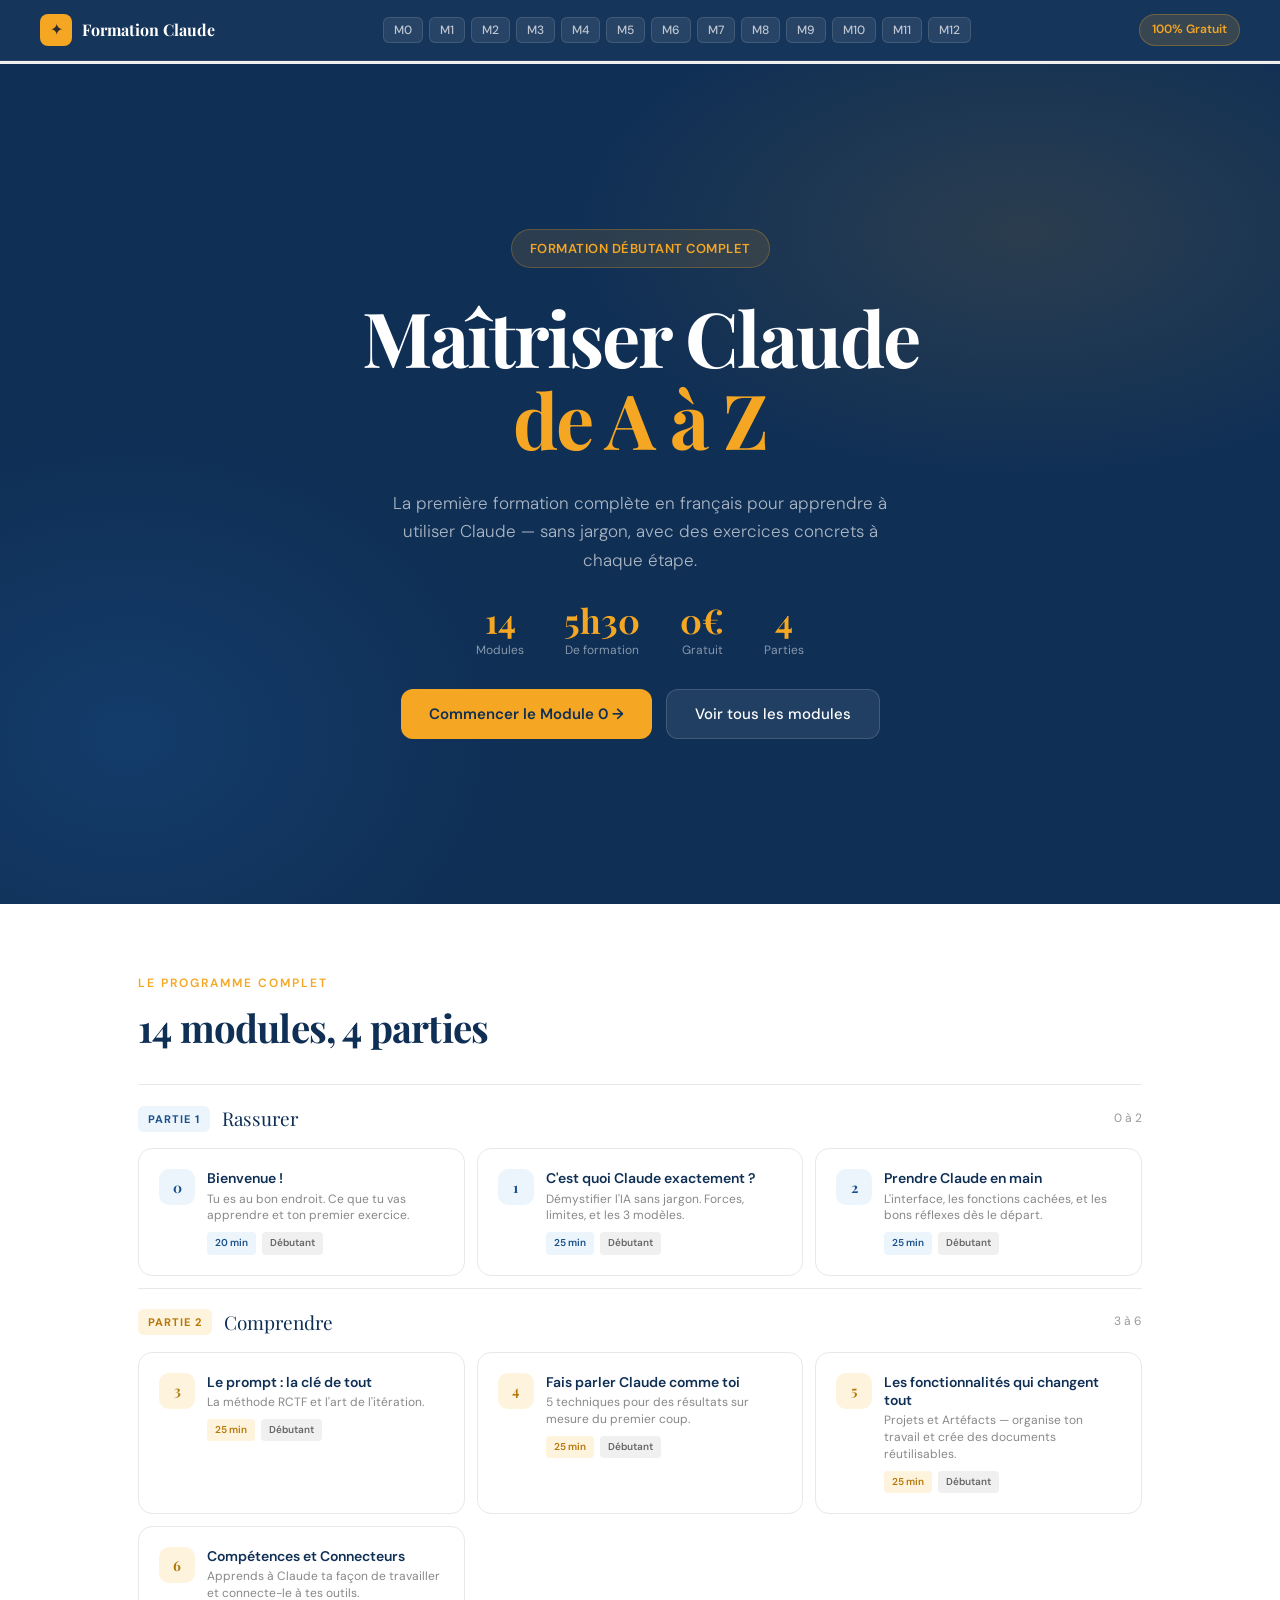
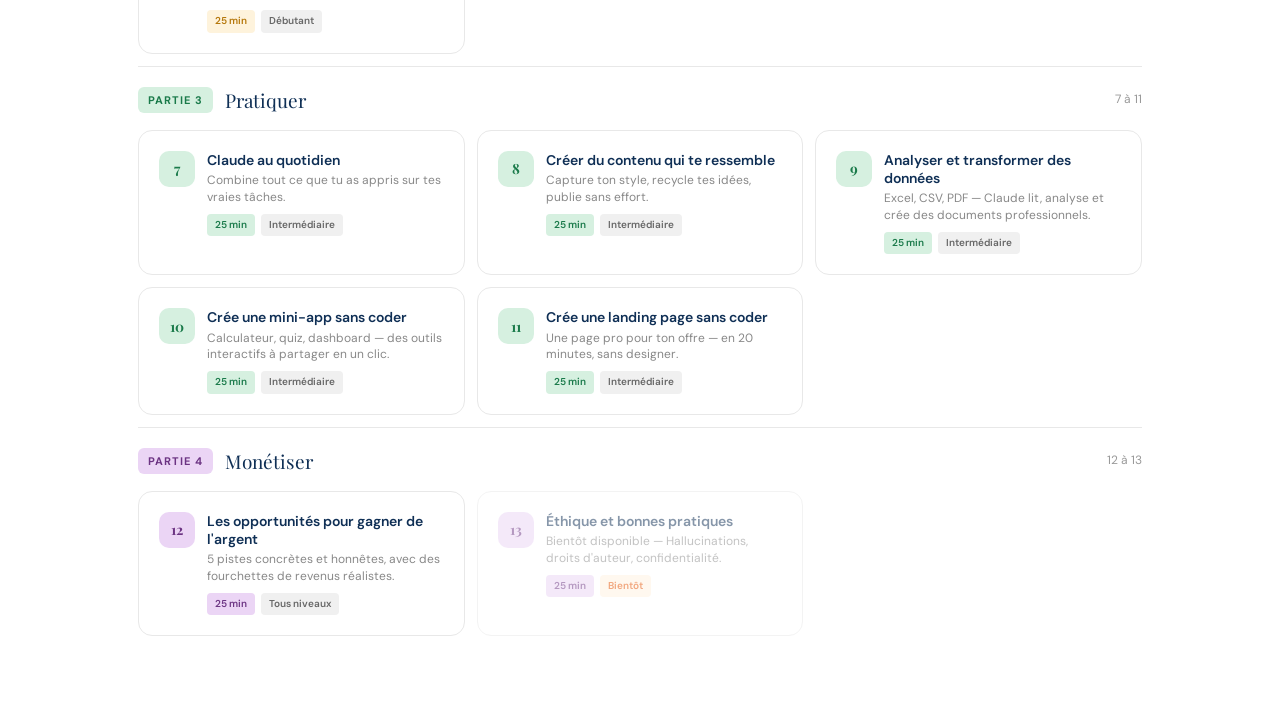
==== index.html @ b0c45938 "Supprimer M13 "Se lancer", renuméroter M14→M13, 15→14 modules - Supprimé m13-se-lancer.js (hors péri" ====
<!DOCTYPE html>
<html lang="fr">
<head>
<meta charset="UTF-8">
<meta name="viewport" content="width=device-width, initial-scale=1.0">
<title>Maîtriser Claude de A à Z — Formation Gratuite</title>
<link href="https://fonts.googleapis.com/css2?family=Playfair+Display:wght@700;900&family=DM+Sans:wght@300;400;500;600&display=swap" rel="stylesheet">
<link rel="stylesheet" href="css/style.css">
</head>
<body>

<nav class="site-nav">
  <div class="nav-logo" onclick="showHome()">
    <div class="nav-logo-icon">✦</div>
    <span class="nav-logo-text">Formation Claude</span>
  </div>
  <div class="nav-links" id="navLinks"></div>
  <span class="nav-badge">100% Gratuit</span>
</nav>
<div class="progress-bar"><div class="progress-fill" id="progressFill" style="width:0%"></div></div>

<!-- HOME -->
<div class="page active" id="page-home">
  <section class="hero">
    <div class="hero-content">
      <span class="hero-eyebrow">Formation débutant complet</span>
      <h1 class="hero-title">Maîtriser Claude<span>de A à Z</span></h1>
      <p class="hero-subtitle">La première formation complète en français pour apprendre à utiliser Claude — sans jargon, avec des exercices concrets à chaque étape.</p>
      <div class="hero-stats">
        <div class="stat"><span class="stat-number">14</span><span class="stat-label">Modules</span></div>
        <div class="stat"><span class="stat-number">5h30</span><span class="stat-label">De formation</span></div>
        <div class="stat"><span class="stat-number">0€</span><span class="stat-label">Gratuit</span></div>
        <div class="stat"><span class="stat-number">4</span><span class="stat-label">Parties</span></div>
      </div>
      <div class="hero-cta">
        <button class="btn-primary" onclick="showModule(0)">Commencer le Module 0 →</button>
        <button class="btn-secondary" onclick="document.getElementById('idx').scrollIntoView({behavior:'smooth'})">Voir tous les modules</button>
      </div>
    </div>
  </section>
  <div class="modules-index" id="idx">
    <p class="section-label">Le programme complet</p>
    <h2 class="section-title">14 modules, 4 parties</h2>
    <div id="idx-grid"></div>
  </div>
</div>

<div id="module-pages"></div>

<script type="module" src="js/app.js"></script>
</body>
</html>
---- css/style.css ----
:root {
  --bleu:#1B4F8A;
  --bleu-clair:#D6E4F0;
  --bleu-sombre:#0F2F55;
  --orange:#F5A623;
  --orange-clair:#FEF3DC;
  --gris:#2D2D2D;
  --gris-clair:#F5F5F3;
  --blanc:#FFFFFF;
  --vert:#1A7A4A;
  --vert-clair:#D6F0E0;
  --violet:#6C3483;
  --violet-clair:#EBD5F5;
  --rouge:#C0392B;
  --rouge-clair:#FDECEA;
}

*,*::before,*::after {
  box-sizing:border-box;
  margin:0;
  padding:0;
}

html {
  scroll-behavior:smooth;
}

body {
  font-family:'DM Sans',sans-serif;
  color:var(--gris);
  background:var(--blanc);
  line-height:1.65;
}

.page {
  display:none;
}

.page.active {
  display:block;
}

.site-nav {
  position:sticky;
  top:0;
  z-index:100;
  background:rgba(15,47,85,0.97);
  backdrop-filter:blur(12px);
  border-bottom:1px solid rgba(255,255,255,0.08);
  padding:14px 40px;
  display:flex;
  align-items:center;
  justify-content:space-between;
  gap:16px;
  flex-wrap:wrap;
}

.nav-logo {
  display:flex;
  align-items:center;
  gap:10px;
  text-decoration:none;
  cursor:pointer;
}

.nav-logo-icon {
  width:32px;
  height:32px;
  background:var(--orange);
  border-radius:8px;
  display:flex;
  align-items:center;
  justify-content:center;
  font-size:16px;
}

.nav-logo-text {
  font-family:'Playfair Display',serif;
  font-size:16px;
  color:var(--blanc);
  font-weight:700;
}

.nav-links {
  display:flex;
  align-items:center;
  gap:6px;
  flex-wrap:wrap;
}

.nav-module-btn {
  background:rgba(255,255,255,0.07);
  border:1px solid rgba(255,255,255,0.12);
  color:rgba(255,255,255,0.7);
  font-size:12px;
  font-weight:500;
  padding:4px 10px;
  border-radius:6px;
  cursor:pointer;
  transition:all 0.15s;
  font-family:'DM Sans',sans-serif;
}

.nav-module-btn:hover {
  background:rgba(255,255,255,0.14);
  color:var(--blanc);
}

.nav-module-btn.current {
  background:var(--orange);
  color:var(--bleu-sombre);
  border-color:var(--orange);
  font-weight:700;
}

.nav-badge {
  background:rgba(245,166,35,0.15);
  border:1px solid rgba(245,166,35,0.3);
  color:var(--orange);
  font-size:12px;
  font-weight:600;
  padding:5px 12px;
  border-radius:20px;
  white-space:nowrap;
}

.progress-bar {
  background:#F0F0F0;
  height:3px;
  position:sticky;
  top:60px;
  z-index:99;
}

.progress-fill {
  height:3px;
  background:var(--orange);
  transition:width 0.3s ease;
}

.hero {
  background:var(--bleu-sombre);
  min-height:calc(100vh - 60px);
  display:flex;
  flex-direction:column;
  position:relative;
  overflow:hidden;
}

.hero::before {
  content:'';
  position:absolute;
  inset:0;
  background:radial-gradient(ellipse 60% 50% at 80% 20%,rgba(245,166,35,0.12) 0%,transparent 60%),radial-gradient(ellipse 50% 60% at 10% 80%,rgba(27,79,138,0.4) 0%,transparent 60%);
}

.hero-content {
  position:relative;
  z-index:10;
  flex:1;
  display:flex;
  flex-direction:column;
  align-items:center;
  justify-content:center;
  text-align:center;
  padding:80px 40px;
  gap:28px;
}

.hero-eyebrow {
  display:inline-flex;
  align-items:center;
  gap:8px;
  background:rgba(245,166,35,0.12);
  border:1px solid rgba(245,166,35,0.25);
  color:var(--orange);
  font-size:13px;
  font-weight:600;
  padding:8px 18px;
  border-radius:20px;
  letter-spacing:0.5px;
  text-transform:uppercase;
}

.hero-title {
  font-family:'Playfair Display',serif;
  font-size:clamp(40px,6vw,76px);
  color:var(--blanc);
  line-height:1.08;
  letter-spacing:-2px;
  max-width:800px;
}

.hero-title span {
  color:var(--orange);
  display:block;
}

.hero-subtitle {
  font-size:17px;
  color:rgba(255,255,255,0.65);
  max-width:520px;
  font-weight:300;
  line-height:1.7;
}

.hero-stats {
  display:flex;
  gap:40px;
  flex-wrap:wrap;
  justify-content:center;
}

.stat {
  display:flex;
  flex-direction:column;
  align-items:center;
  gap:4px;
}

.stat-number {
  font-family:'Playfair Display',serif;
  font-size:34px;
  color:var(--orange);
  font-weight:700;
  line-height:1;
}

.stat-label {
  font-size:12px;
  color:rgba(255,255,255,0.5);
}

.hero-cta {
  display:flex;
  gap:14px;
  flex-wrap:wrap;
  justify-content:center;
}

.btn-primary {
  background:var(--orange);
  color:var(--bleu-sombre);
  font-weight:600;
  font-size:15px;
  padding:14px 28px;
  border-radius:12px;
  border:none;
  cursor:pointer;
  transition:all 0.2s;
  font-family:'DM Sans',sans-serif;
}

.btn-primary:hover {
  background:#e8961f;
  transform:translateY(-1px);
  box-shadow:0 8px 24px rgba(245,166,35,0.35);
}

.btn-secondary {
  background:rgba(255,255,255,0.08);
  color:var(--blanc);
  font-weight:500;
  font-size:15px;
  padding:14px 28px;
  border-radius:12px;
  border:1px solid rgba(255,255,255,0.15);
  cursor:pointer;
  transition:all 0.2s;
  font-family:'DM Sans',sans-serif;
}

.btn-secondary:hover {
  background:rgba(255,255,255,0.14);
}

.modules-index {
  padding:70px 48px;
  max-width:1100px;
  margin:0 auto;
}

.section-label {
  font-size:12px;
  font-weight:600;
  letter-spacing:2px;
  text-transform:uppercase;
  color:var(--orange);
  margin-bottom:12px;
}

.section-title {
  font-family:'Playfair Display',serif;
  font-size:clamp(26px,3vw,42px);
  color:var(--bleu-sombre);
  line-height:1.1;
  letter-spacing:-0.8px;
  margin-bottom:36px;
}

.partie-header {
  display:flex;
  align-items:center;
  gap:12px;
  padding:18px 0 14px;
  border-top:1px solid #E8E8E8;
  margin-top:12px;
}

.partie-badge {
  font-size:11px;
  font-weight:700;
  letter-spacing:1px;
  text-transform:uppercase;
  padding:4px 10px;
  border-radius:6px;
  white-space:nowrap;
}

.partie-titre {
  font-family:'Playfair Display',serif;
  font-size:19px;
  color:var(--bleu-sombre);
}

.partie-nb {
  font-size:12px;
  color:#999;
  margin-left:auto;
}

.modules-grid {
  display:grid;
  grid-template-columns:repeat(auto-fill,minmax(280px,1fr));
  gap:12px;
  margin-bottom:4px;
}

.module-card {
  background:var(--blanc);
  border:1px solid #E8E8E8;
  border-radius:14px;
  padding:20px;
  display:flex;
  gap:12px;
  align-items:flex-start;
  transition:all 0.2s;
  cursor:pointer;
}

.module-card:hover {
  border-color:var(--bleu);
  box-shadow:0 6px 24px rgba(27,79,138,0.1);
  transform:translateY(-2px);
}

.module-card.locked {
  opacity:0.5;
  cursor:not-allowed;
}

.module-card.locked:hover {
  transform:none;
  box-shadow:none;
  border-color:#E8E8E8;
}

.module-num {
  width:36px;
  height:36px;
  border-radius:10px;
  display:flex;
  align-items:center;
  justify-content:center;
  font-size:14px;
  font-weight:700;
  flex-shrink:0;
  font-family:'Playfair Display',serif;
}

.module-title {
  font-size:14px;
  font-weight:600;
  color:var(--bleu-sombre);
  margin-bottom:3px;
  line-height:1.3;
}

.module-subtitle {
  font-size:12px;
  color:#888;
  line-height:1.4;
}

.module-meta {
  display:flex;
  align-items:center;
  gap:6px;
  margin-top:8px;
  flex-wrap:wrap;
}

.meta-tag {
  font-size:10px;
  font-weight:600;
  padding:3px 8px;
  border-radius:4px;
}

.module-page {
  max-width:780px;
  margin:0 auto;
  padding:40px 32px 80px;
}

.module-hero {
  background:var(--bleu-sombre);
  border-radius:18px;
  padding:40px;
  margin-bottom:40px;
  position:relative;
  overflow:hidden;
}

.module-hero::before {
  content:'';
  position:absolute;
  inset:0;
  background:radial-gradient(ellipse 50% 80% at 90% 20%,rgba(245,166,35,0.1) 0%,transparent 60%);
}

.module-hero-content {
  position:relative;
  z-index:1;
}

.module-partie {
  font-size:11px;
  font-weight:700;
  letter-spacing:2px;
  text-transform:uppercase;
  color:var(--orange);
  margin-bottom:6px;
}

.module-num-big {
  font-size:12px;
  color:rgba(255,255,255,0.35);
  margin-bottom:5px;
  font-weight:700;
  letter-spacing:1px;
}

.module-hero-title {
  font-family:'Playfair Display',serif;
  font-size:clamp(24px,4vw,38px);
  color:var(--blanc);
  line-height:1.15;
  letter-spacing:-0.6px;
  margin-bottom:12px;
}

.module-hero-desc {
  font-size:15px;
  color:rgba(255,255,255,0.6);
  line-height:1.6;
  font-weight:300;
}

.module-meta-bar {
  display:flex;
  gap:8px;
  margin-top:18px;
}

.module-meta-bar .meta-tag {
  font-size:12px;
  padding:5px 12px;
}

.module-nav-btns {
  display:flex;
  justify-content:space-between;
  gap:12px;
  margin-bottom:36px;
  flex-wrap:wrap;
}

.nav-btn {
  display:flex;
  align-items:center;
  gap:8px;
  background:var(--gris-clair);
  border:1px solid #E8E8E8;
  border-radius:10px;
  padding:10px 18px;
  cursor:pointer;
  font-size:13px;
  color:var(--gris);
  font-weight:500;
  transition:all 0.15s;
  font-family:'DM Sans',sans-serif;
}

.nav-btn:hover {
  background:#ECECEC;
}

.nav-btn.next {
  background:var(--bleu);
  color:var(--blanc);
  border-color:var(--bleu);
}

.nav-btn.next:hover {
  background:var(--bleu-sombre);
}

.content-block {
  margin-bottom:36px;
}

.block-label {
  font-size:11px;
  font-weight:700;
  letter-spacing:2px;
  text-transform:uppercase;
  color:var(--orange);
  margin-bottom:8px;
}

.block-title {
  font-family:'Playfair Display',serif;
  font-size:21px;
  color:var(--bleu-sombre);
  margin-bottom:14px;
  line-height:1.2;
}

.block-text {
  font-size:15px;
  color:#444;
  line-height:1.75;
  margin-bottom:12px;
}

.encadre {
  border-radius:12px;
  padding:20px;
  margin:18px 0;
  border-left:4px solid;
}

.encadre.bleu {
  background:var(--bleu-clair);
  border-color:var(--bleu);
}

.encadre.orange {
  background:var(--orange-clair);
  border-color:var(--orange);
}

.encadre.vert {
  background:var(--vert-clair);
  border-color:var(--vert);
}

.encadre.rouge {
  background:var(--rouge-clair);
  border-color:var(--rouge);
}

.encadre.violet {
  background:var(--violet-clair);
  border-color:var(--violet);
}

.encadre-title {
  font-size:13px;
  font-weight:700;
  margin-bottom:10px;
}

.encadre.bleu .encadre-title {
  color:var(--bleu);
}

.encadre.orange .encadre-title {
  color:#b5770a;
}

.encadre.vert .encadre-title {
  color:var(--vert);
}

.encadre.rouge .encadre-title {
  color:var(--rouge);
}

.encadre.violet .encadre-title {
  color:var(--violet);
}

.encadre ul {
  padding-left:16px;
  display:flex;
  flex-direction:column;
  gap:6px;
}

.encadre ul li {
  font-size:14px;
  color:#444;
  line-height:1.5;
}

.encadre p {
  font-size:14px;
  color:#444;
  line-height:1.6;
  margin-bottom:8px;
}

.encadre p:last-child {
  margin-bottom:0;
}

.prompt {
  font-style:italic;
  background:rgba(0,0,0,0.04);
  border-radius:8px;
  padding:10px;
  font-size:13px;
  margin-top:8px;
  line-height:1.55;
}

.separateur {
  border:none;
  border-top:1px solid #E8E8E8;
  margin:32px 0;
}

.comparatif {
  display:grid;
  grid-template-columns:1fr 1fr;
  gap:14px;
  margin:16px 0;
}

.comp-card {
  border-radius:12px;
  padding:16px;
}

.comp-card.mauvais {
  background:var(--rouge-clair);
  border-left:4px solid var(--rouge);
}

.comp-card.bon {
  background:var(--vert-clair);
  border-left:4px solid var(--vert);
}

.comp-title {
  font-size:11px;
  font-weight:700;
  margin-bottom:8px;
  text-transform:uppercase;
  letter-spacing:0.5px;
}

.comp-card.mauvais .comp-title {
  color:var(--rouge);
}

.comp-card.bon .comp-title {
  color:var(--vert);
}

.comp-card p {
  font-size:13px;
  color:#444;
  line-height:1.5;
  font-style:italic;
}

.tableau {
  width:100%;
  border-collapse:collapse;
  margin:16px 0;
  border-radius:10px;
  overflow:hidden;
}

.tableau th {
  background:var(--bleu);
  color:var(--blanc);
  font-size:13px;
  font-weight:600;
  padding:11px 14px;
  text-align:left;
}

.tableau td {
  font-size:13px;
  padding:10px 14px;
  border-bottom:1px solid #F0F0F0;
  color:#444;
  line-height:1.5;
}

.tableau tr:nth-child(even) td {
  background:#FAFAFA;
}

.tableau td:first-child {
  font-weight:600;
  color:var(--bleu-sombre);
  background:var(--bleu-clair)!important;
}

.fiche-recap {
  background:var(--bleu-sombre);
  border-radius:16px;
  overflow:hidden;
  margin-top:40px;
}

.fiche-recap-header {
  padding:20px 24px;
  text-align:center;
}

.fiche-recap-title {
  font-family:'Playfair Display',serif;
  font-size:17px;
  color:var(--blanc);
}

.fiche-point {
  padding:14px 24px;
  border-top:1px solid rgba(255,255,255,0.08);
  display:flex;
  gap:12px;
  align-items:flex-start;
}

.fiche-num {
  width:26px;
  height:26px;
  background:var(--orange);
  border-radius:50%;
  display:flex;
  align-items:center;
  justify-content:center;
  font-size:11px;
  font-weight:700;
  color:var(--bleu-sombre);
  flex-shrink:0;
  margin-top:1px;
}

.fiche-text {
  font-size:14px;
  color:rgba(255,255,255,0.8);
  line-height:1.6;
}

.fiche-prompt {
  background:var(--orange-clair);
  border-top:3px solid var(--orange);
  padding:18px 24px;
}

.fiche-prompt-label {
  font-size:11px;
  font-weight:700;
  letter-spacing:1.5px;
  text-transform:uppercase;
  color:#b5770a;
  margin-bottom:8px;
}

.fiche-prompt-text {
  font-size:13px;
  color:#555;
  font-style:italic;
  line-height:1.6;
}

.fiche-next {
  background:var(--bleu);
  padding:14px 24px;
  text-align:center;
  font-size:13px;
  color:rgba(255,255,255,0.8);
  cursor:pointer;
  transition:background 0.15s;
}

.fiche-next:hover {
  background:var(--bleu-sombre);
}

@media(max-width:768px) {
  .site-nav {
    padding:10px 16px;
  }

  .nav-links {
    display:none;
  }

  .modules-index {
    padding:40px 16px;
  }

  .module-page {
    padding:24px 16px 60px;
  }

  .module-hero {
    padding:28px 20px;
  }

  .comparatif {
    grid-template-columns:1fr;
  }

  .hero-stats {
    gap:24px;
  }
}
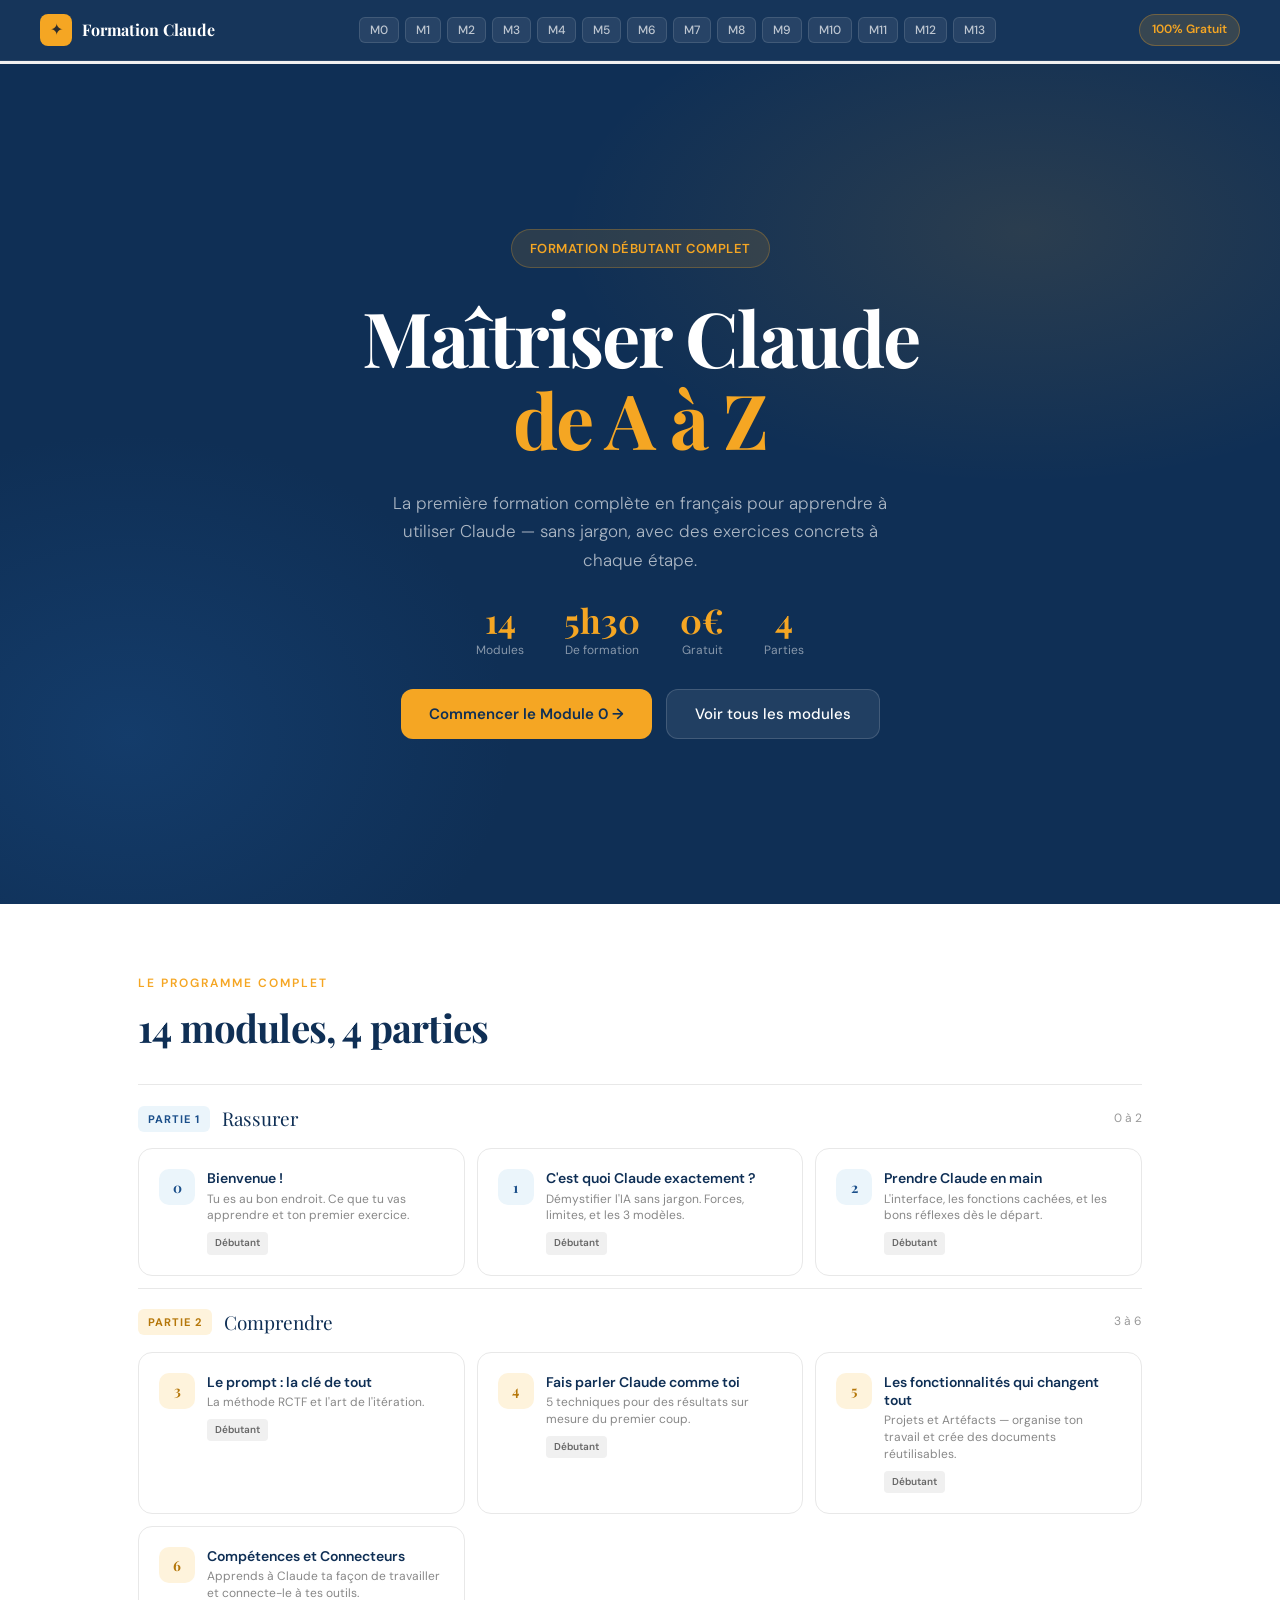
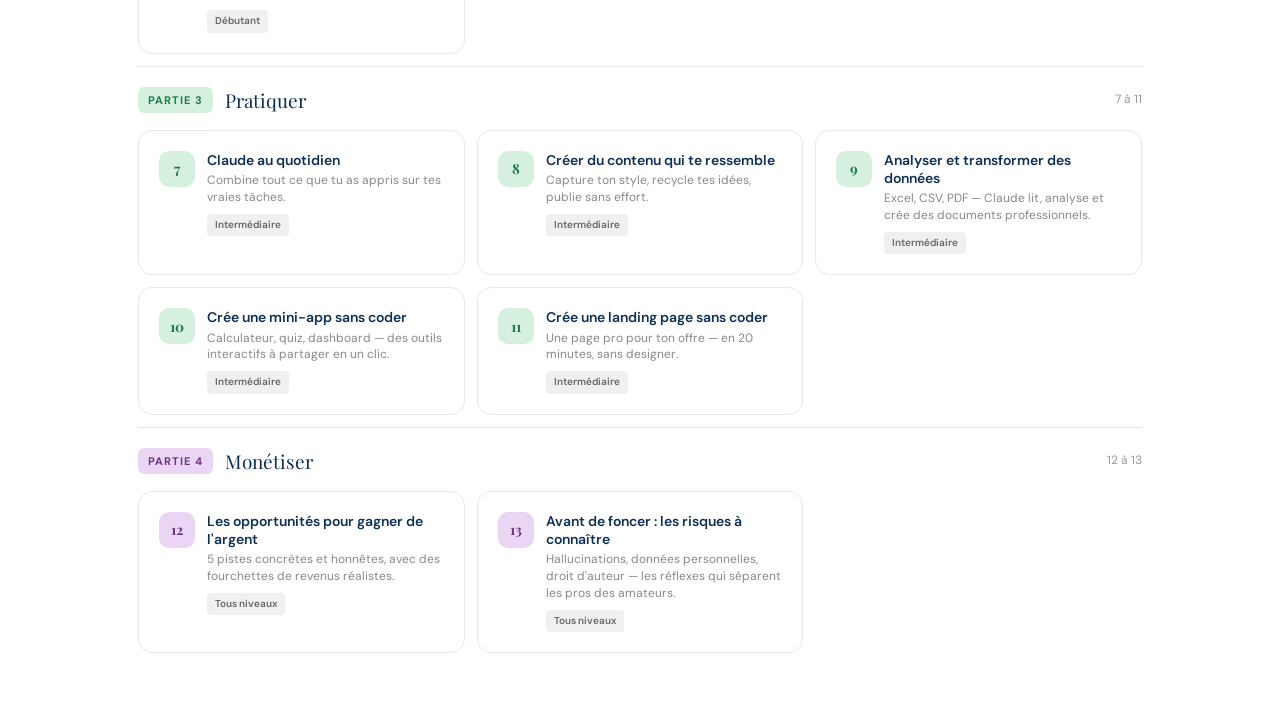
==== commit 889d6367: "Ajouter favicon ✦ bleu sombre Co-Authored-By: Claude Opus 4.6 (1M context) <noreply@anthropic.com>" ====
--- a/index.html
+++ b/index.html
@@ -5,6 +5,7 @@
 <meta name="viewport" content="width=device-width, initial-scale=1.0">
 <title>Maîtriser Claude de A à Z — Formation Gratuite</title>
 <link href="https://fonts.googleapis.com/css2?family=Playfair+Display:wght@700;900&family=DM+Sans:wght@300;400;500;600&display=swap" rel="stylesheet">
+<link rel="icon" type="image/svg+xml" href="favicon.svg">
 <link rel="stylesheet" href="css/style.css">
 </head>
 <body>
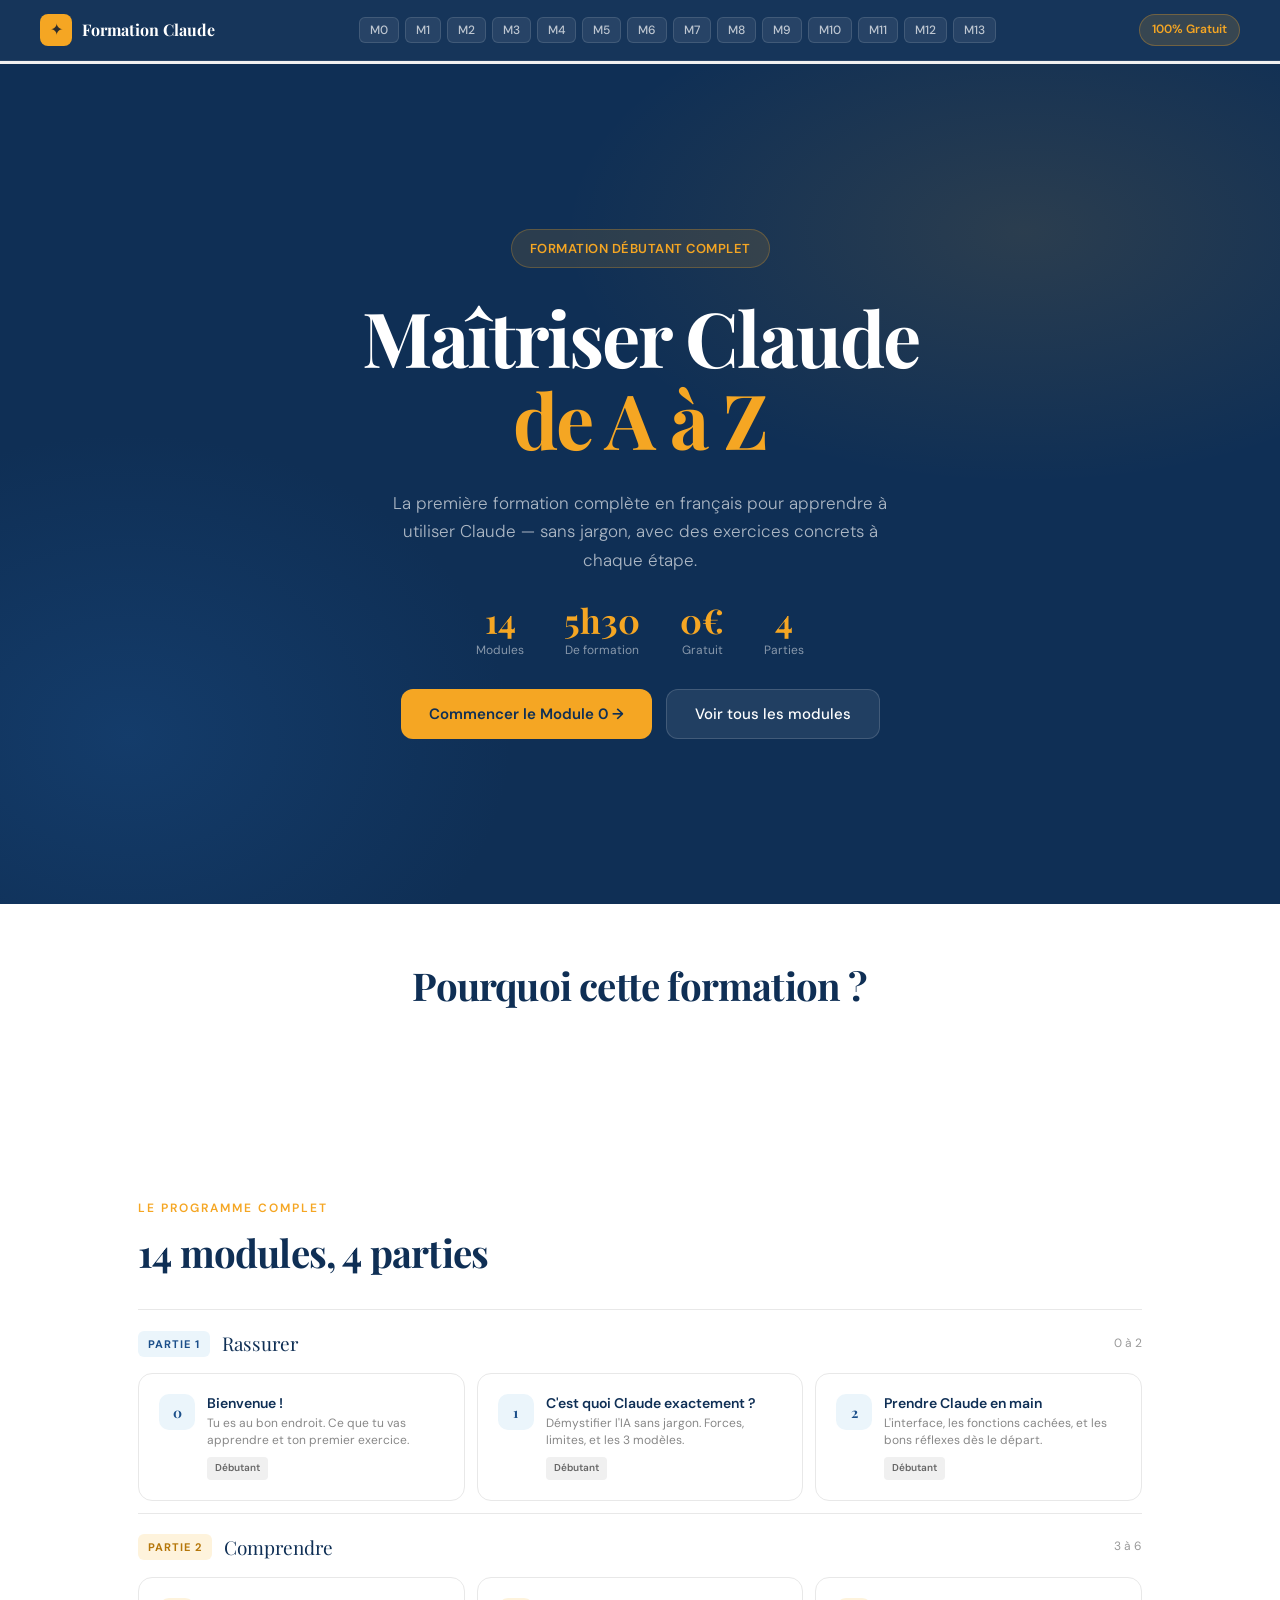
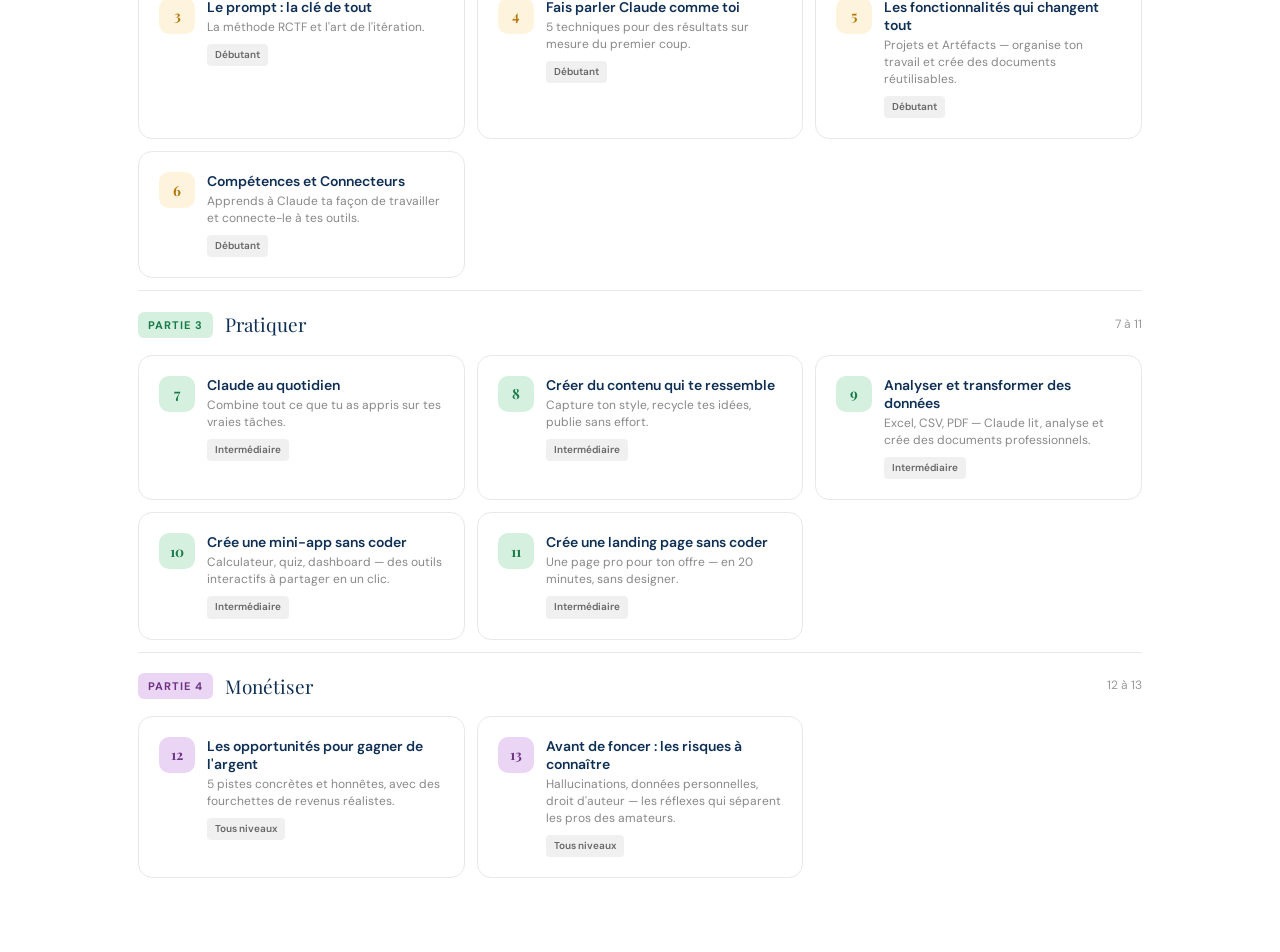
==== commit a903b610: "Ajouter section 'Pourquoi cette formation' entre hero et grille Co-Authored-By: Claude Opus 4.6 (1M " ====
--- a/index.html
+++ b/index.html
@@ -39,6 +39,10 @@
       </div>
     </div>
   </section>
+  <section class="formation-intro">
+    <h2 class="section-title">Pourquoi cette formation ?</h2>
+    <p class="hero-subtitle" style="max-width:640px;margin:0 auto;">Pour optimiser ton utilisation de Claude et découvrir ses meilleures fonctionnalités. Du premier prompt jusqu'à la création d'outils sans coder — avec des exercices concrets à chaque étape, à ton rythme.</p>
+  </section>
   <div class="modules-index" id="idx">
     <p class="section-label">Le programme complet</p>
     <h2 class="section-title">14 modules, 4 parties</h2>
--- a/css/style.css
+++ b/css/style.css
@@ -274,6 +274,13 @@
   background:rgba(255,255,255,0.14);
 }
 
+.formation-intro {
+  text-align:center;
+  padding:60px 48px 0;
+  max-width:700px;
+  margin:0 auto;
+}
+
 .modules-index {
   padding:70px 48px;
   max-width:1100px;
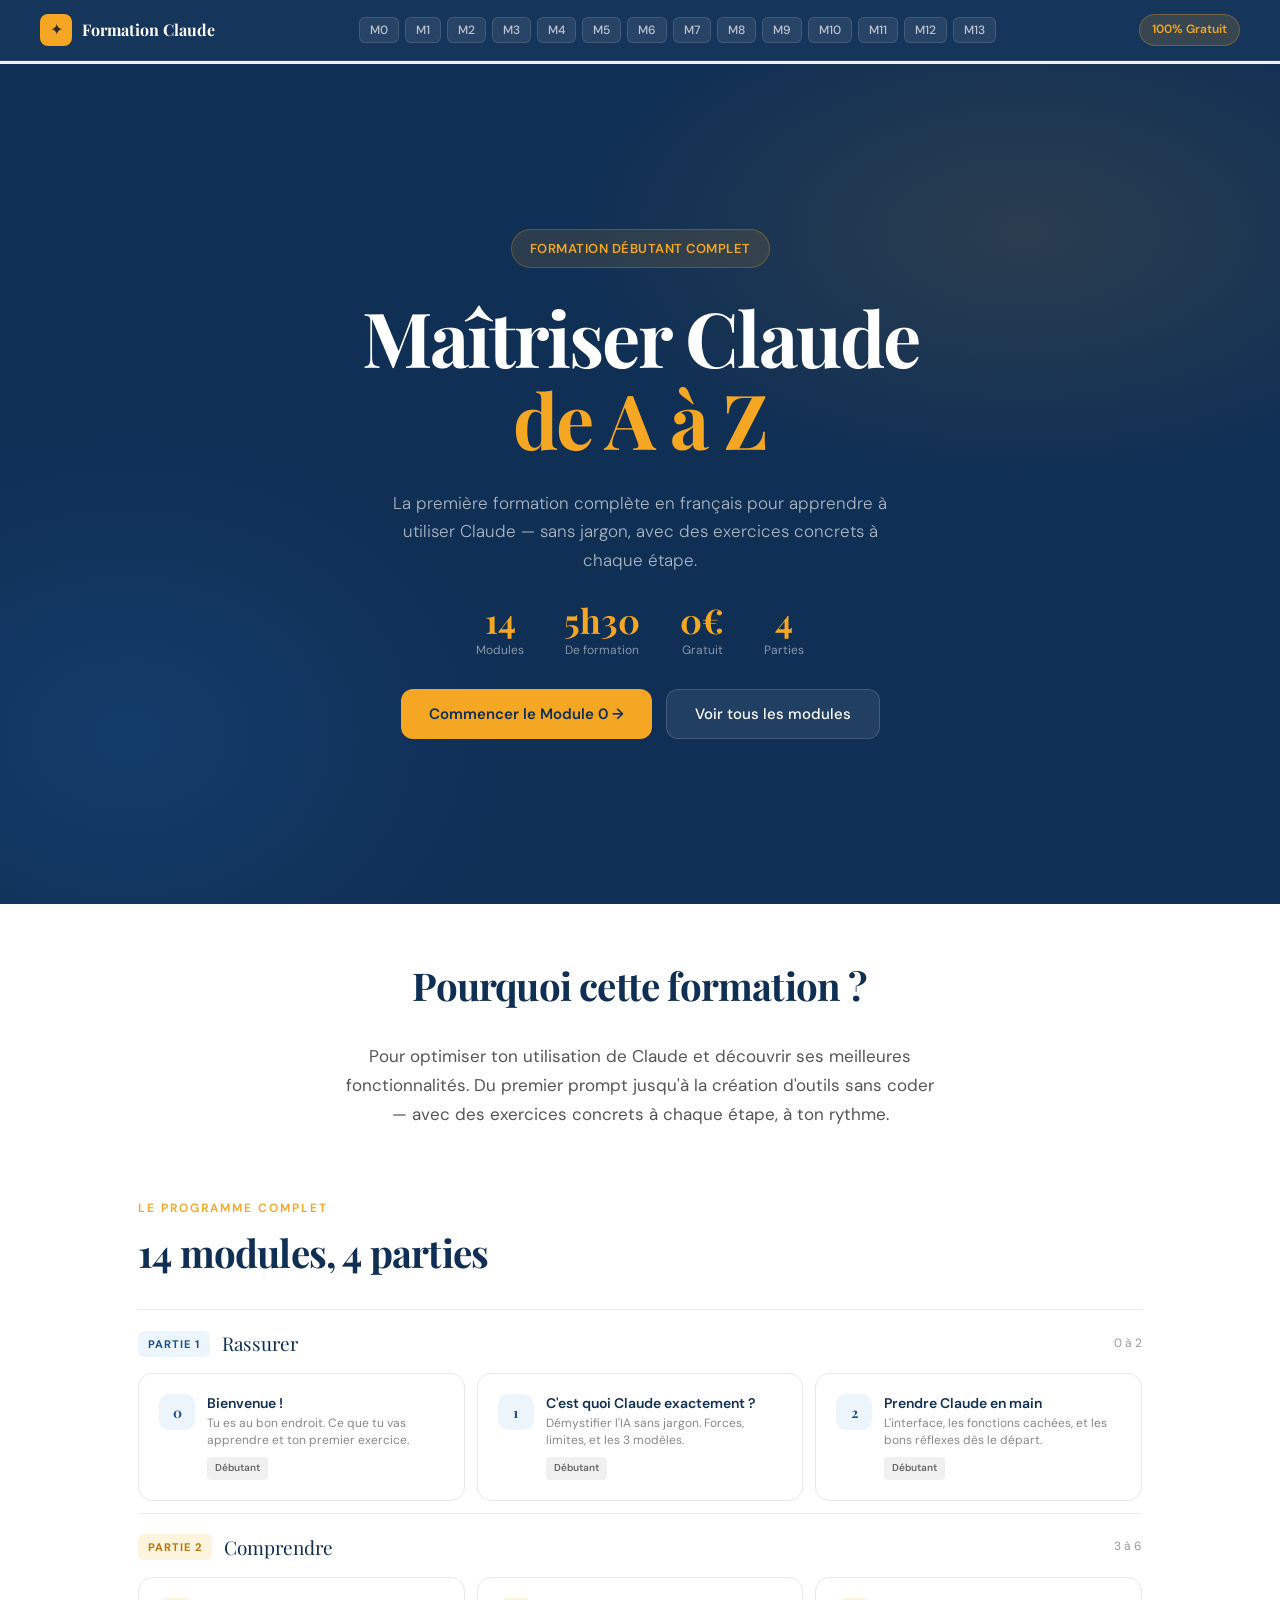
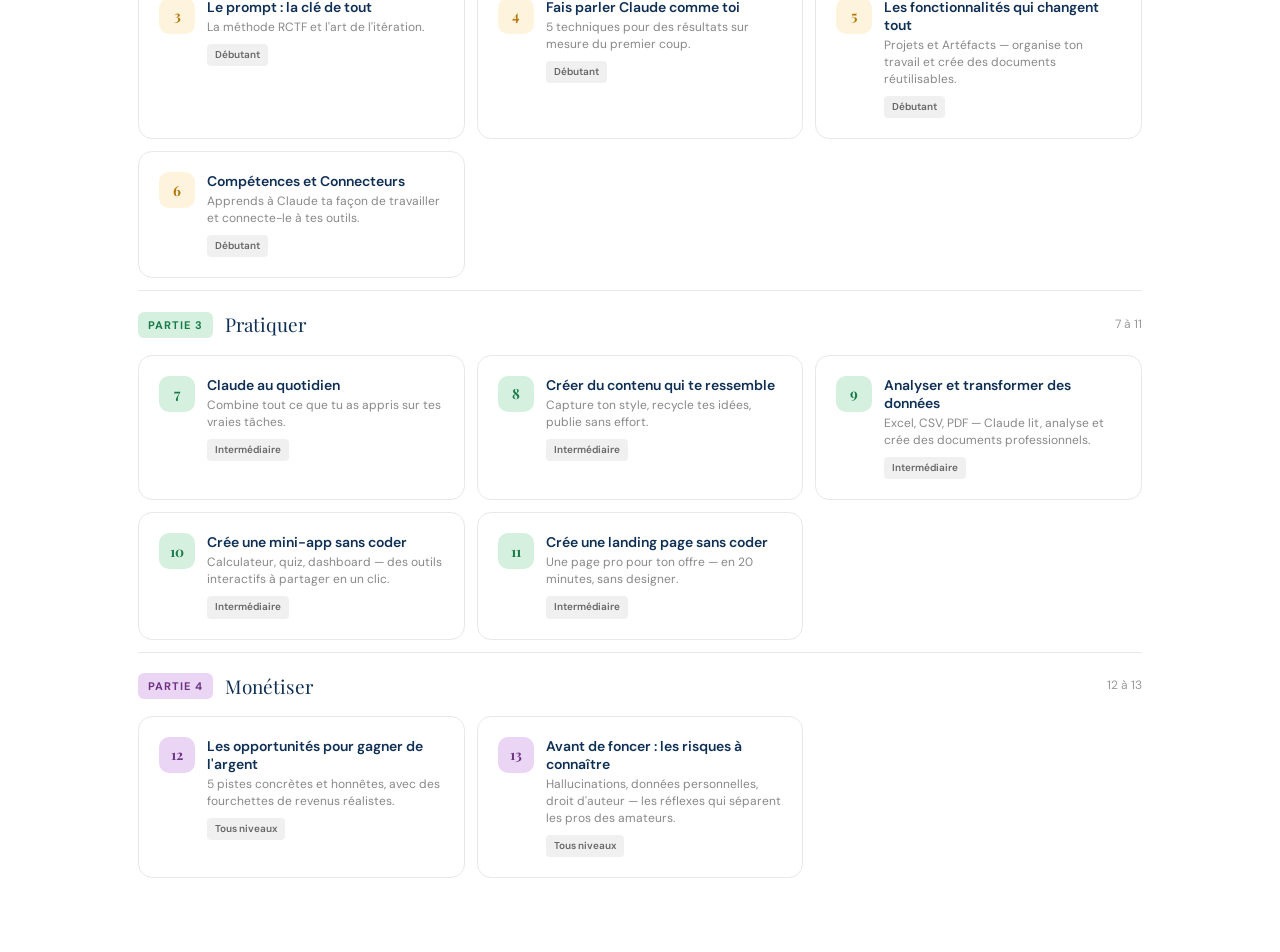
==== commit 0ccbddfa: "Fix texte intro invisible (couleur blanche sur fond blanc) Co-Authored-By: Claude Opus 4.6 (1M conte" ====
--- a/index.html
+++ b/index.html
@@ -41,7 +41,7 @@
   </section>
   <section class="formation-intro">
     <h2 class="section-title">Pourquoi cette formation ?</h2>
-    <p class="hero-subtitle" style="max-width:640px;margin:0 auto;">Pour optimiser ton utilisation de Claude et découvrir ses meilleures fonctionnalités. Du premier prompt jusqu'à la création d'outils sans coder — avec des exercices concrets à chaque étape, à ton rythme.</p>
+    <p style="font-size:17px;color:#555;max-width:640px;margin:12px auto 0;line-height:1.7;">Pour optimiser ton utilisation de Claude et découvrir ses meilleures fonctionnalités. Du premier prompt jusqu'à la création d'outils sans coder — avec des exercices concrets à chaque étape, à ton rythme.</p>
   </section>
   <div class="modules-index" id="idx">
     <p class="section-label">Le programme complet</p>
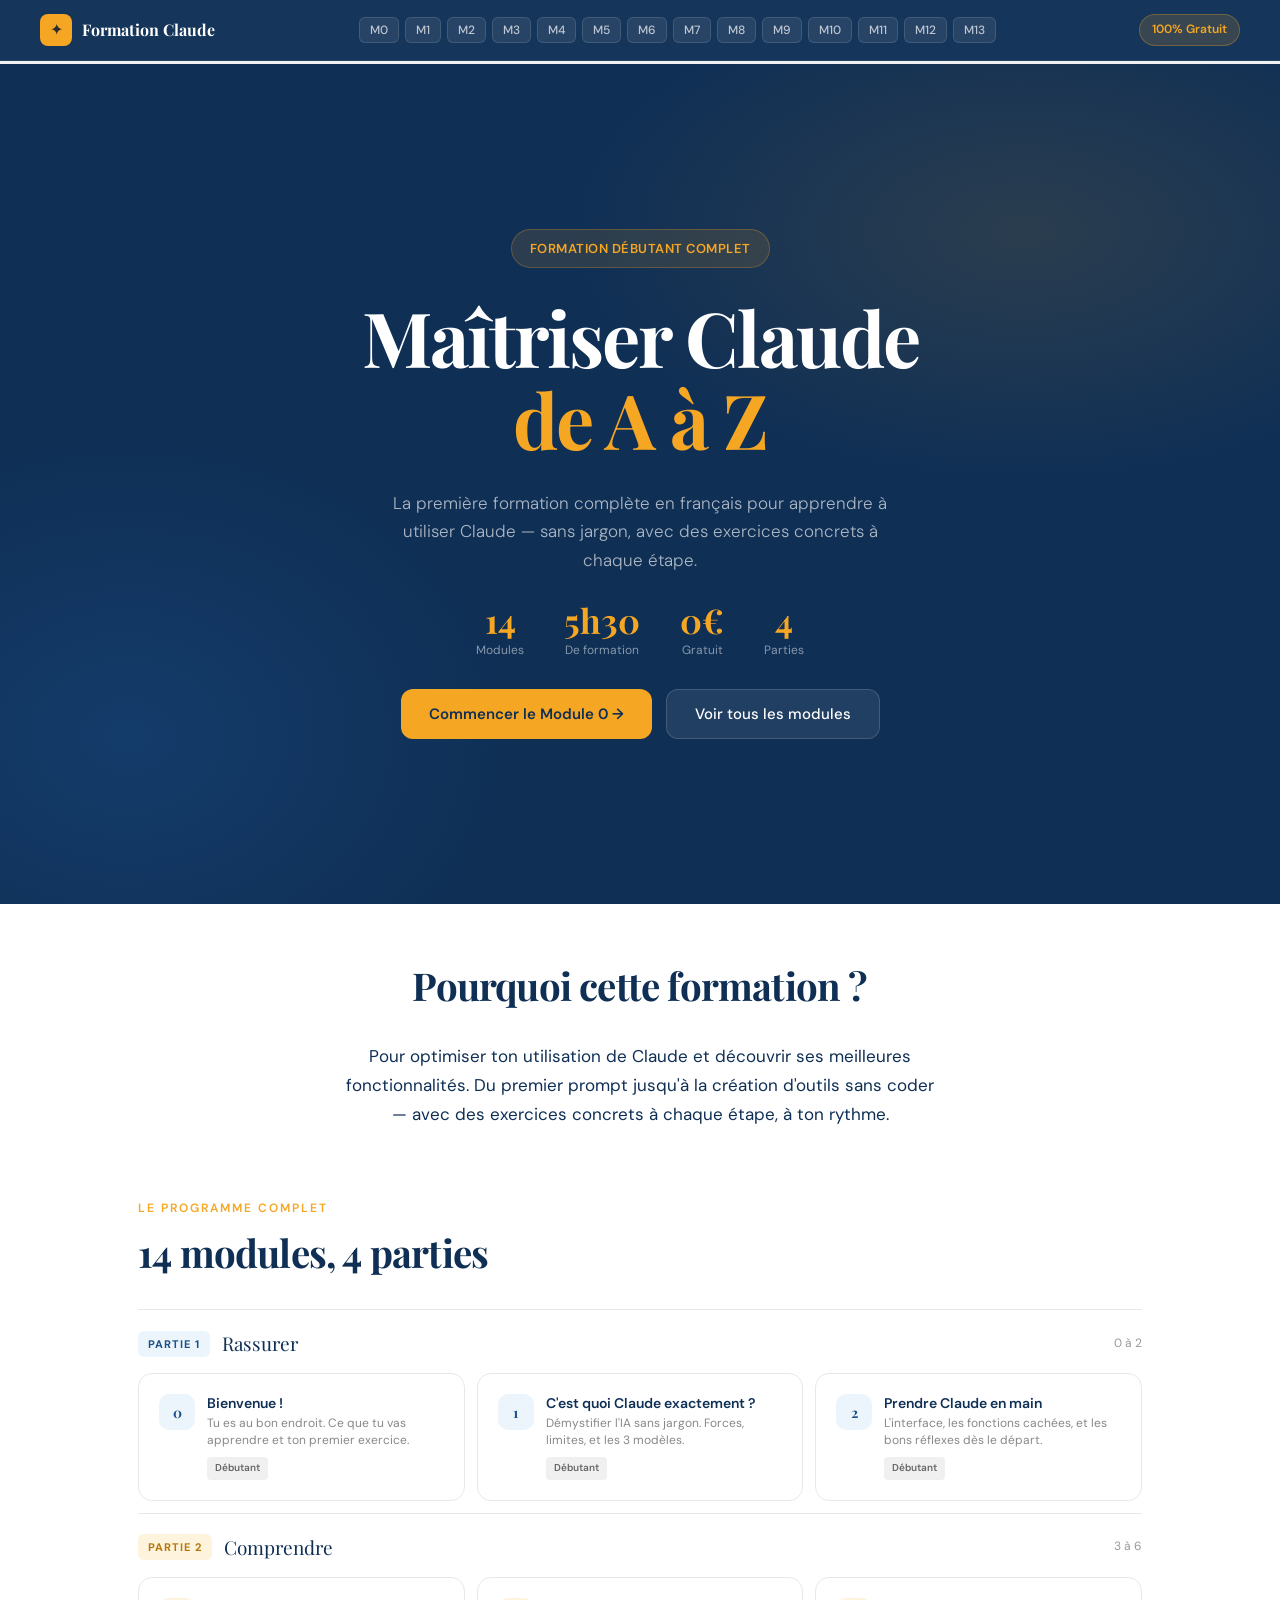
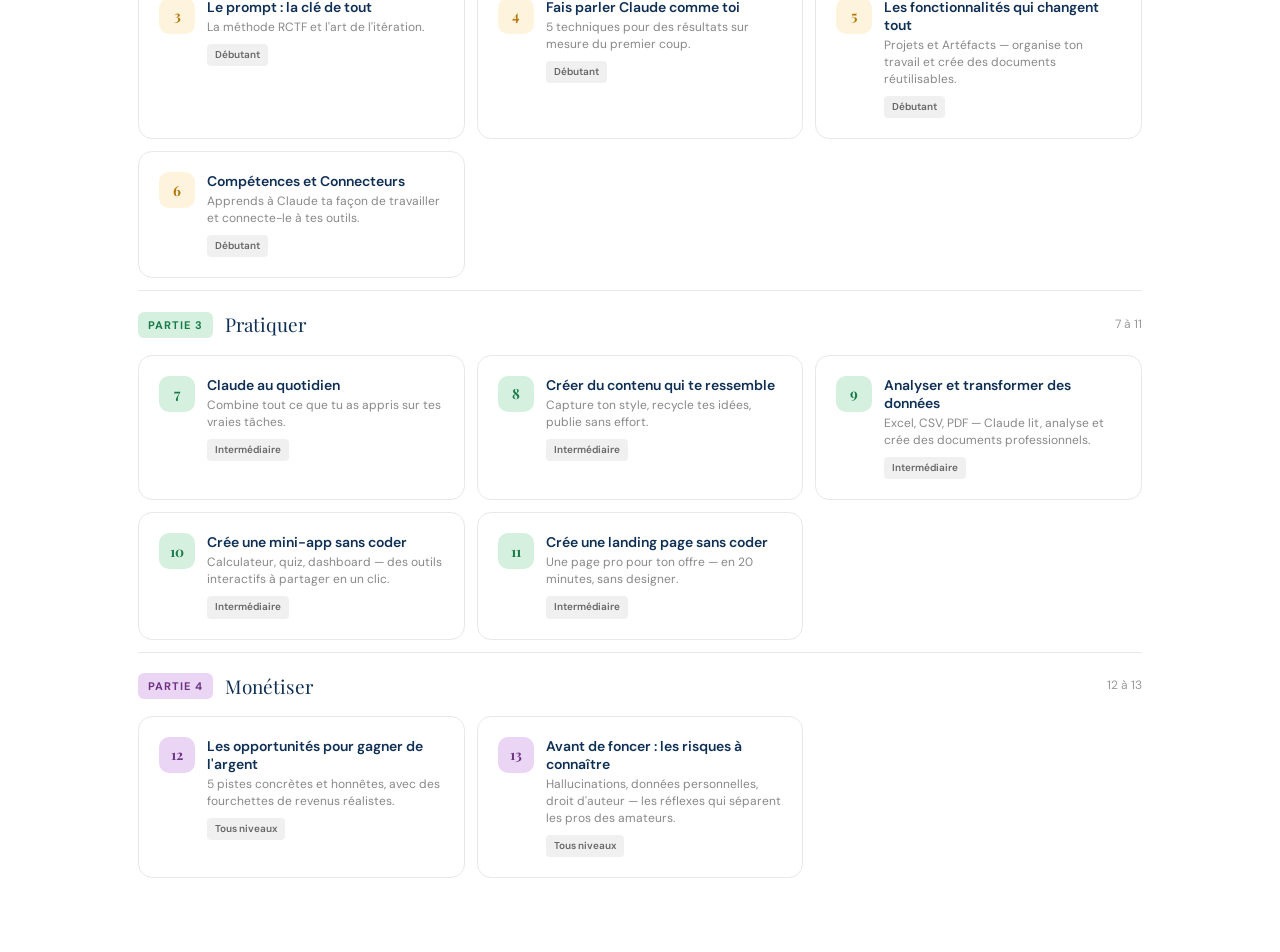
==== commit 49ce37f1: "Fix intro: style inline → classe CSS avec variables du design system Co-Authored-By: Claude Opus 4.6" ====
--- a/index.html
+++ b/index.html
@@ -41,7 +41,7 @@
   </section>
   <section class="formation-intro">
     <h2 class="section-title">Pourquoi cette formation ?</h2>
-    <p style="font-size:17px;color:#555;max-width:640px;margin:12px auto 0;line-height:1.7;">Pour optimiser ton utilisation de Claude et découvrir ses meilleures fonctionnalités. Du premier prompt jusqu'à la création d'outils sans coder — avec des exercices concrets à chaque étape, à ton rythme.</p>
+    <p class="formation-intro-text">Pour optimiser ton utilisation de Claude et découvrir ses meilleures fonctionnalités. Du premier prompt jusqu'à la création d'outils sans coder — avec des exercices concrets à chaque étape, à ton rythme.</p>
   </section>
   <div class="modules-index" id="idx">
     <p class="section-label">Le programme complet</p>
--- a/css/style.css
+++ b/css/style.css
@@ -281,6 +281,15 @@
   margin:0 auto;
 }
 
+.formation-intro-text {
+  font-family:'DM Sans', sans-serif;
+  font-size:17px;
+  color:var(--bleu-sombre);
+  line-height:1.7;
+  max-width:640px;
+  margin:12px auto 0;
+}
+
 .modules-index {
   padding:70px 48px;
   max-width:1100px;
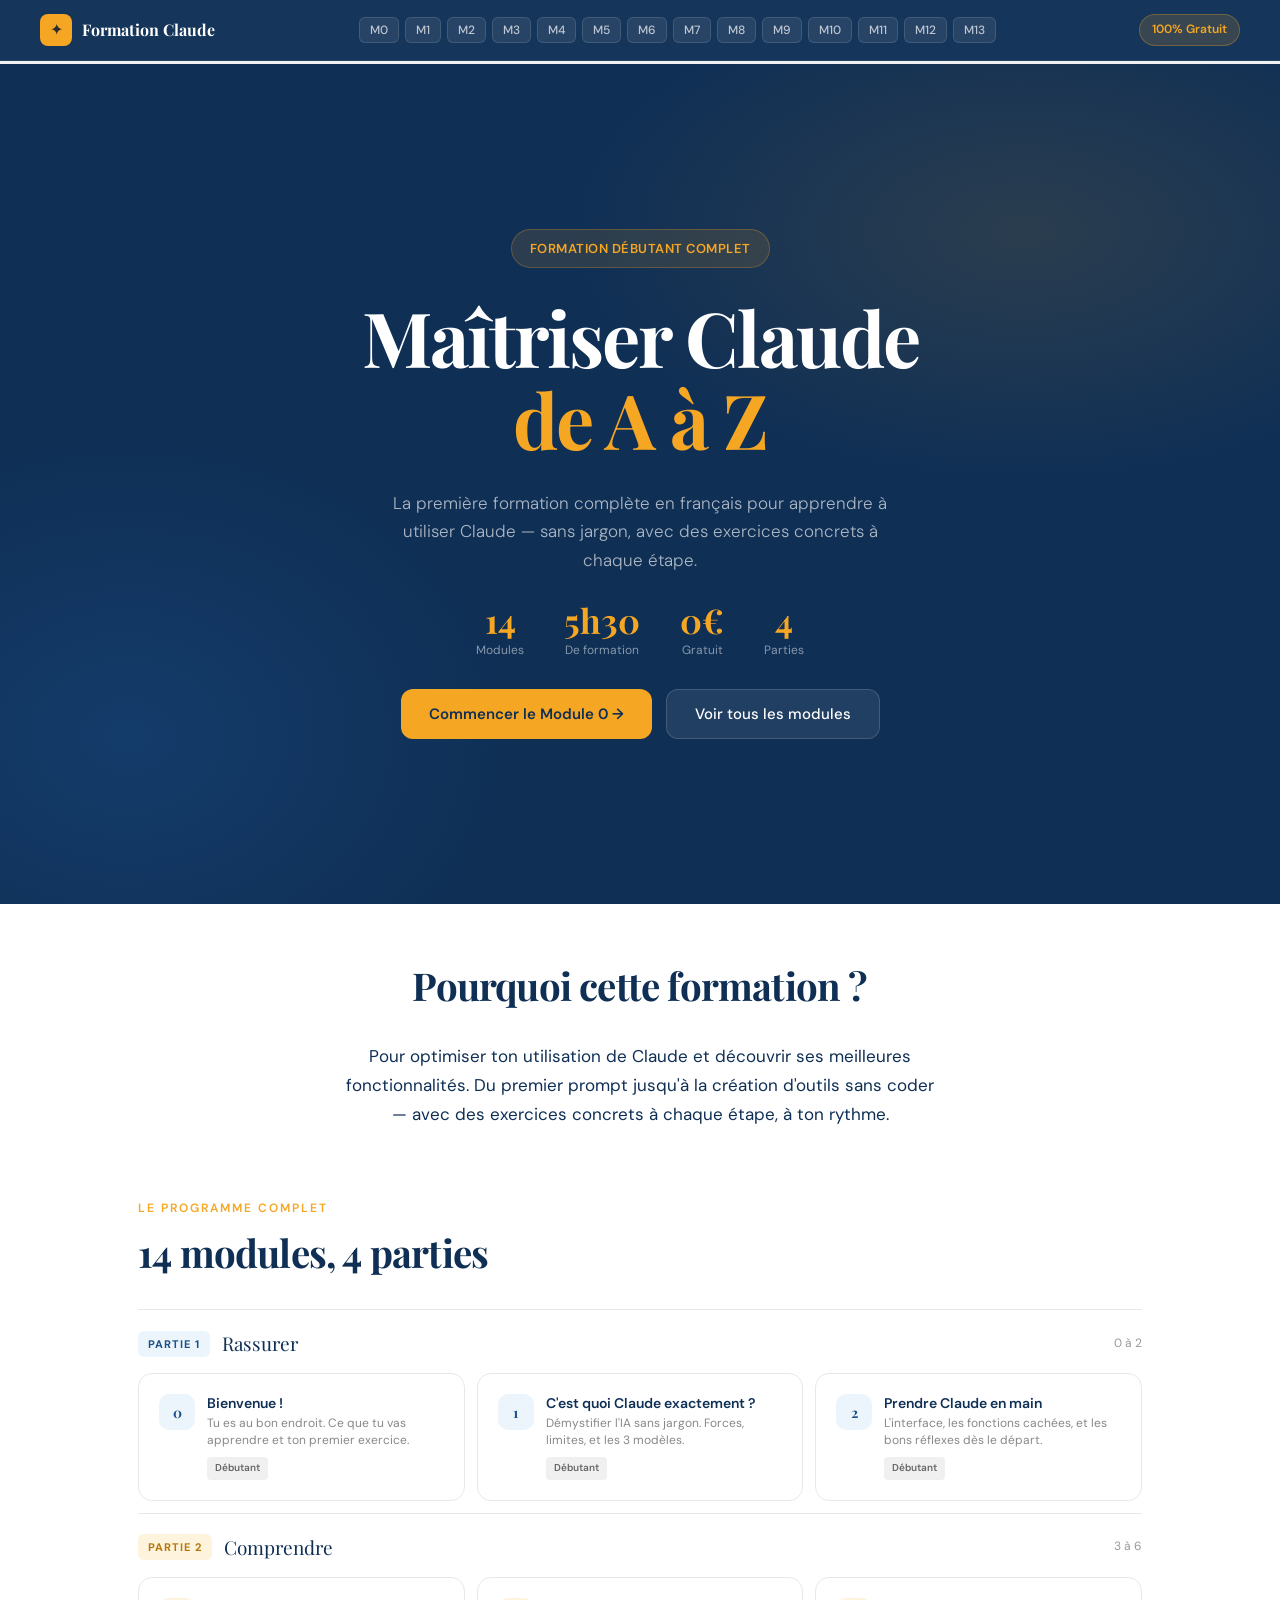
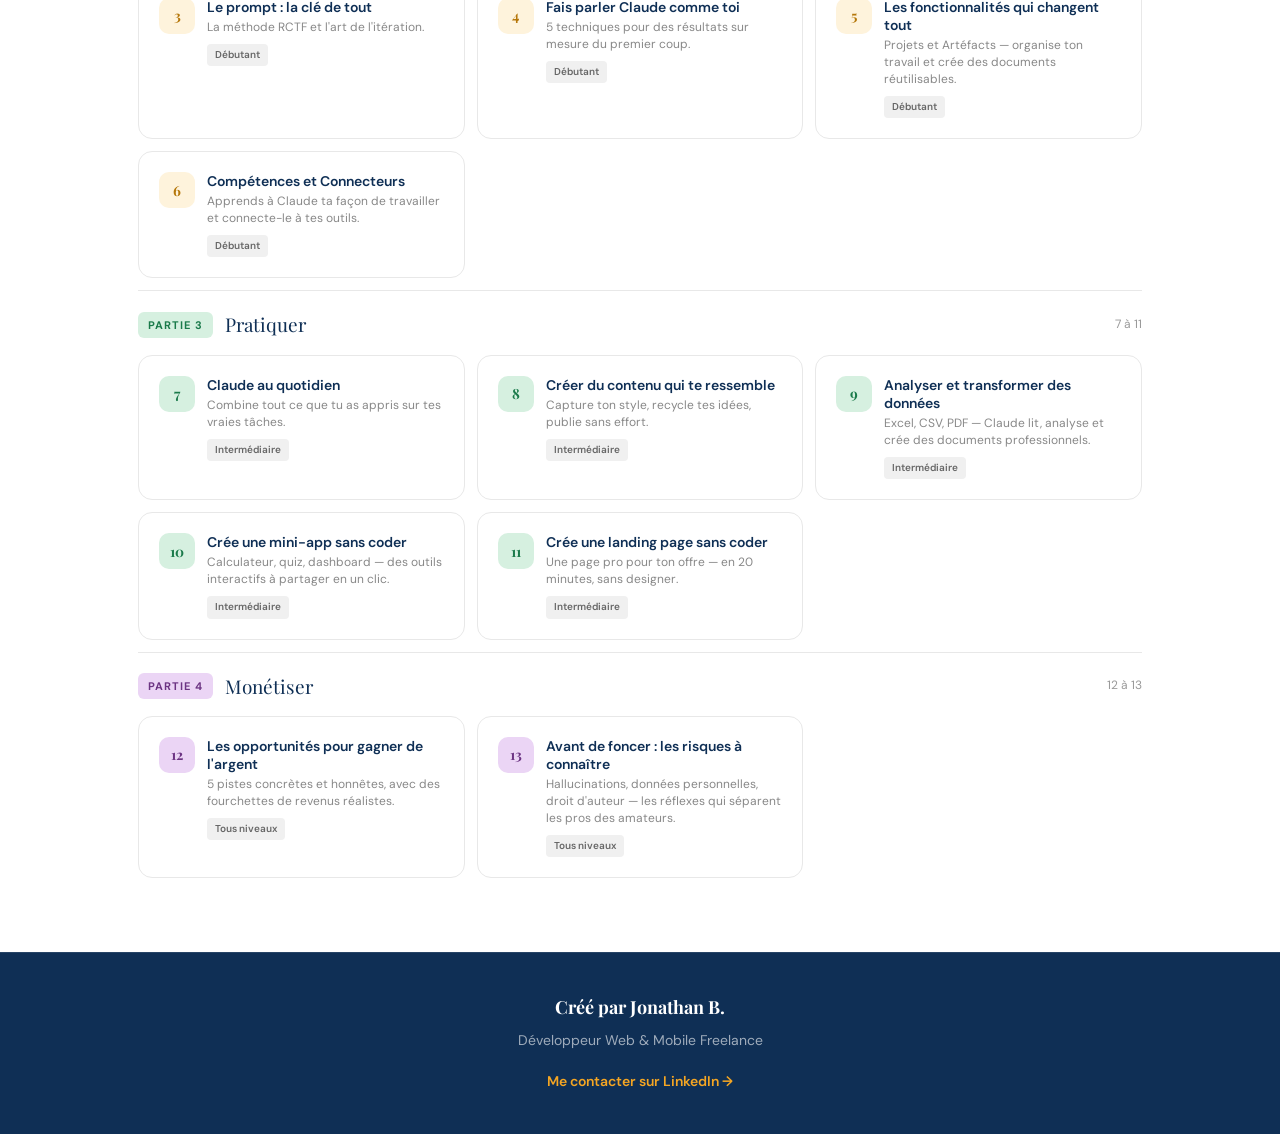
==== commit 26853df3: "Ajouter footer avec crédit auteur et lien LinkedIn Co-Authored-By: Claude Opus 4.6 (1M context) <nor" ====
--- a/index.html
+++ b/index.html
@@ -52,6 +52,12 @@
 
 <div id="module-pages"></div>
 
+<footer class="site-footer">
+  <p class="footer-name">Créé par Jonathan B.</p>
+  <p class="footer-role">Développeur Web & Mobile Freelance</p>
+  <a class="footer-link" href="https://www.linkedin.com/in/jonathan-b-a12903368" target="_blank" rel="noopener">Me contacter sur LinkedIn →</a>
+</footer>
+
 <script type="module" src="js/app.js"></script>
 </body>
 </html>
--- a/css/style.css
+++ b/css/style.css
@@ -821,6 +821,41 @@
   background:var(--bleu-sombre);
 }
 
+.site-footer {
+  background:var(--bleu-sombre);
+  text-align:center;
+  padding:40px 24px;
+  border-top:1px solid rgba(255,255,255,0.1);
+}
+
+.footer-name {
+  font-family:'Playfair Display', serif;
+  font-size:18px;
+  font-weight:700;
+  color:#fff;
+  margin:0;
+}
+
+.footer-role {
+  font-family:'DM Sans', sans-serif;
+  font-size:14px;
+  color:rgba(255,255,255,0.6);
+  margin:6px 0 16px;
+}
+
+.footer-link {
+  font-family:'DM Sans', sans-serif;
+  font-size:14px;
+  color:var(--orange);
+  text-decoration:none;
+  font-weight:600;
+  transition:opacity 0.2s;
+}
+
+.footer-link:hover {
+  opacity:0.8;
+}
+
 @media(max-width:768px) {
   .site-nav {
     padding:10px 16px;
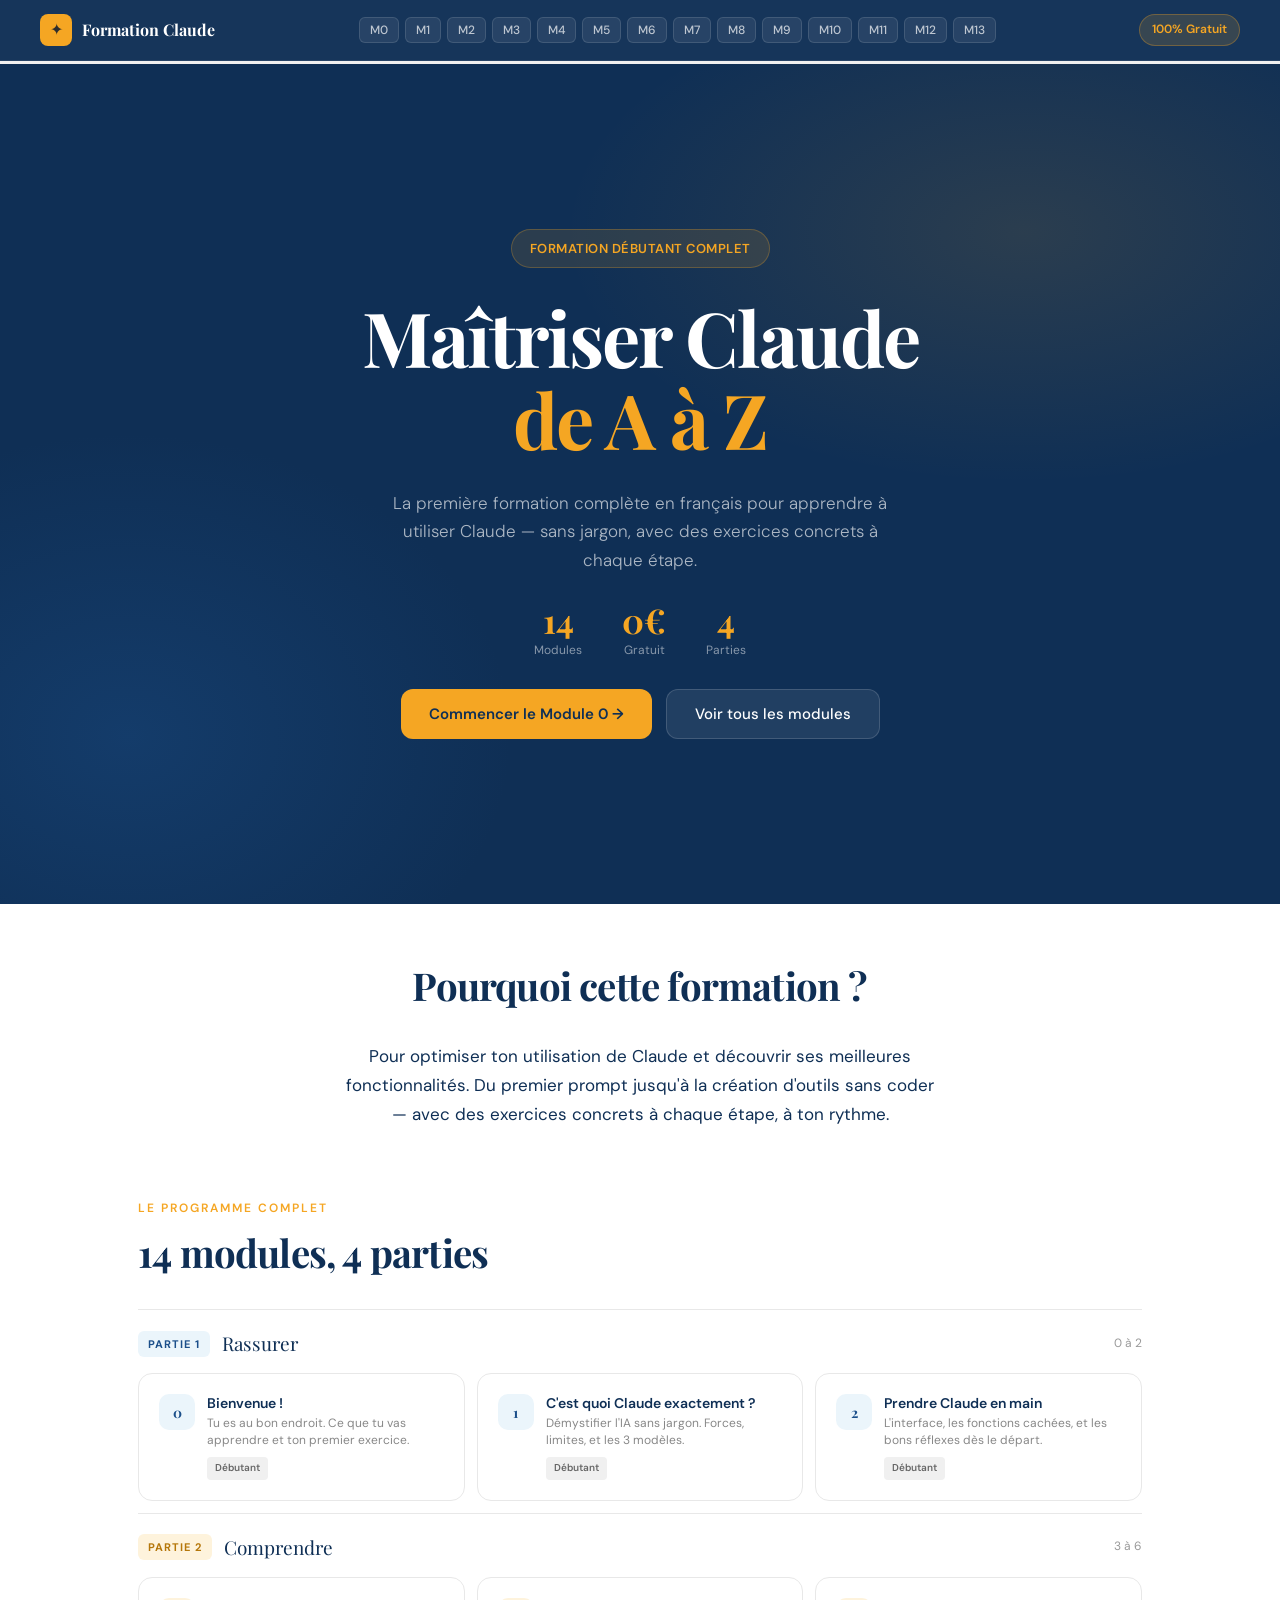
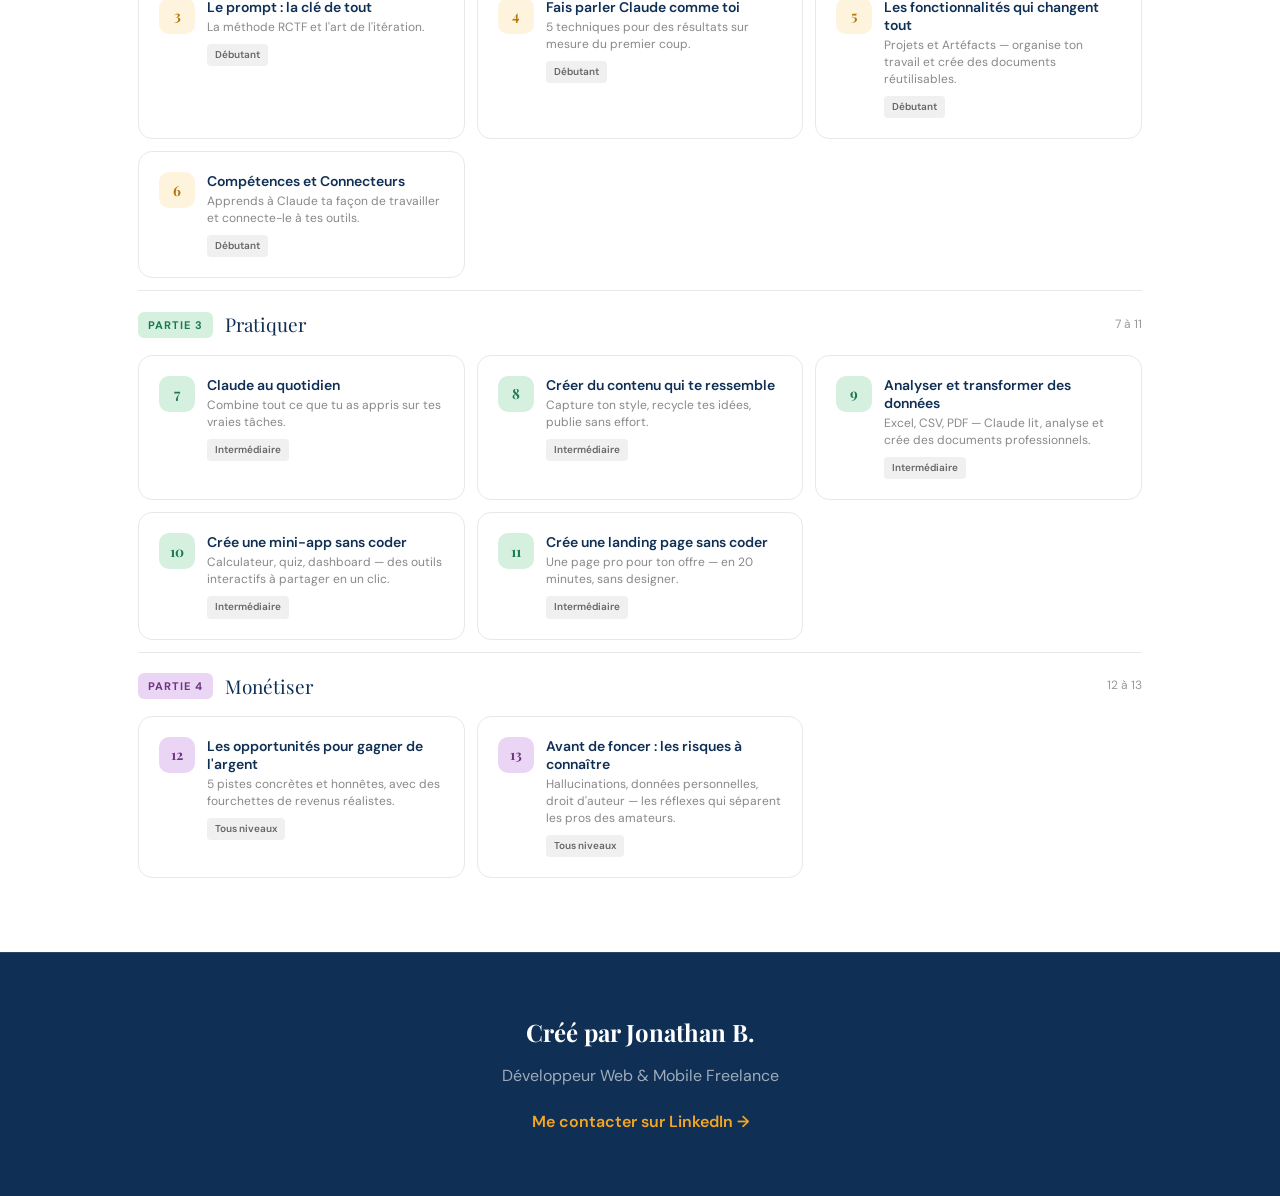
==== commit 02d05afc: "Retirer durée du hero (stat 5h30) Co-Authored-By: Claude Opus 4.6 (1M context) <noreply@anthropic.co" ====
--- a/index.html
+++ b/index.html
@@ -29,7 +29,6 @@
       <p class="hero-subtitle">La première formation complète en français pour apprendre à utiliser Claude — sans jargon, avec des exercices concrets à chaque étape.</p>
       <div class="hero-stats">
         <div class="stat"><span class="stat-number">14</span><span class="stat-label">Modules</span></div>
-        <div class="stat"><span class="stat-number">5h30</span><span class="stat-label">De formation</span></div>
         <div class="stat"><span class="stat-number">0€</span><span class="stat-label">Gratuit</span></div>
         <div class="stat"><span class="stat-number">4</span><span class="stat-label">Parties</span></div>
       </div>
--- a/css/style.css
+++ b/css/style.css
@@ -824,13 +824,13 @@
 .site-footer {
   background:var(--bleu-sombre);
   text-align:center;
-  padding:40px 24px;
+  padding:60px 24px;
   border-top:1px solid rgba(255,255,255,0.1);
 }
 
 .footer-name {
   font-family:'Playfair Display', serif;
-  font-size:18px;
+  font-size:24px;
   font-weight:700;
   color:#fff;
   margin:0;
@@ -838,14 +838,14 @@
 
 .footer-role {
   font-family:'DM Sans', sans-serif;
-  font-size:14px;
+  font-size:16px;
   color:rgba(255,255,255,0.6);
-  margin:6px 0 16px;
+  margin:10px 0 20px;
 }
 
 .footer-link {
   font-family:'DM Sans', sans-serif;
-  font-size:14px;
+  font-size:16px;
   color:var(--orange);
   text-decoration:none;
   font-weight:600;
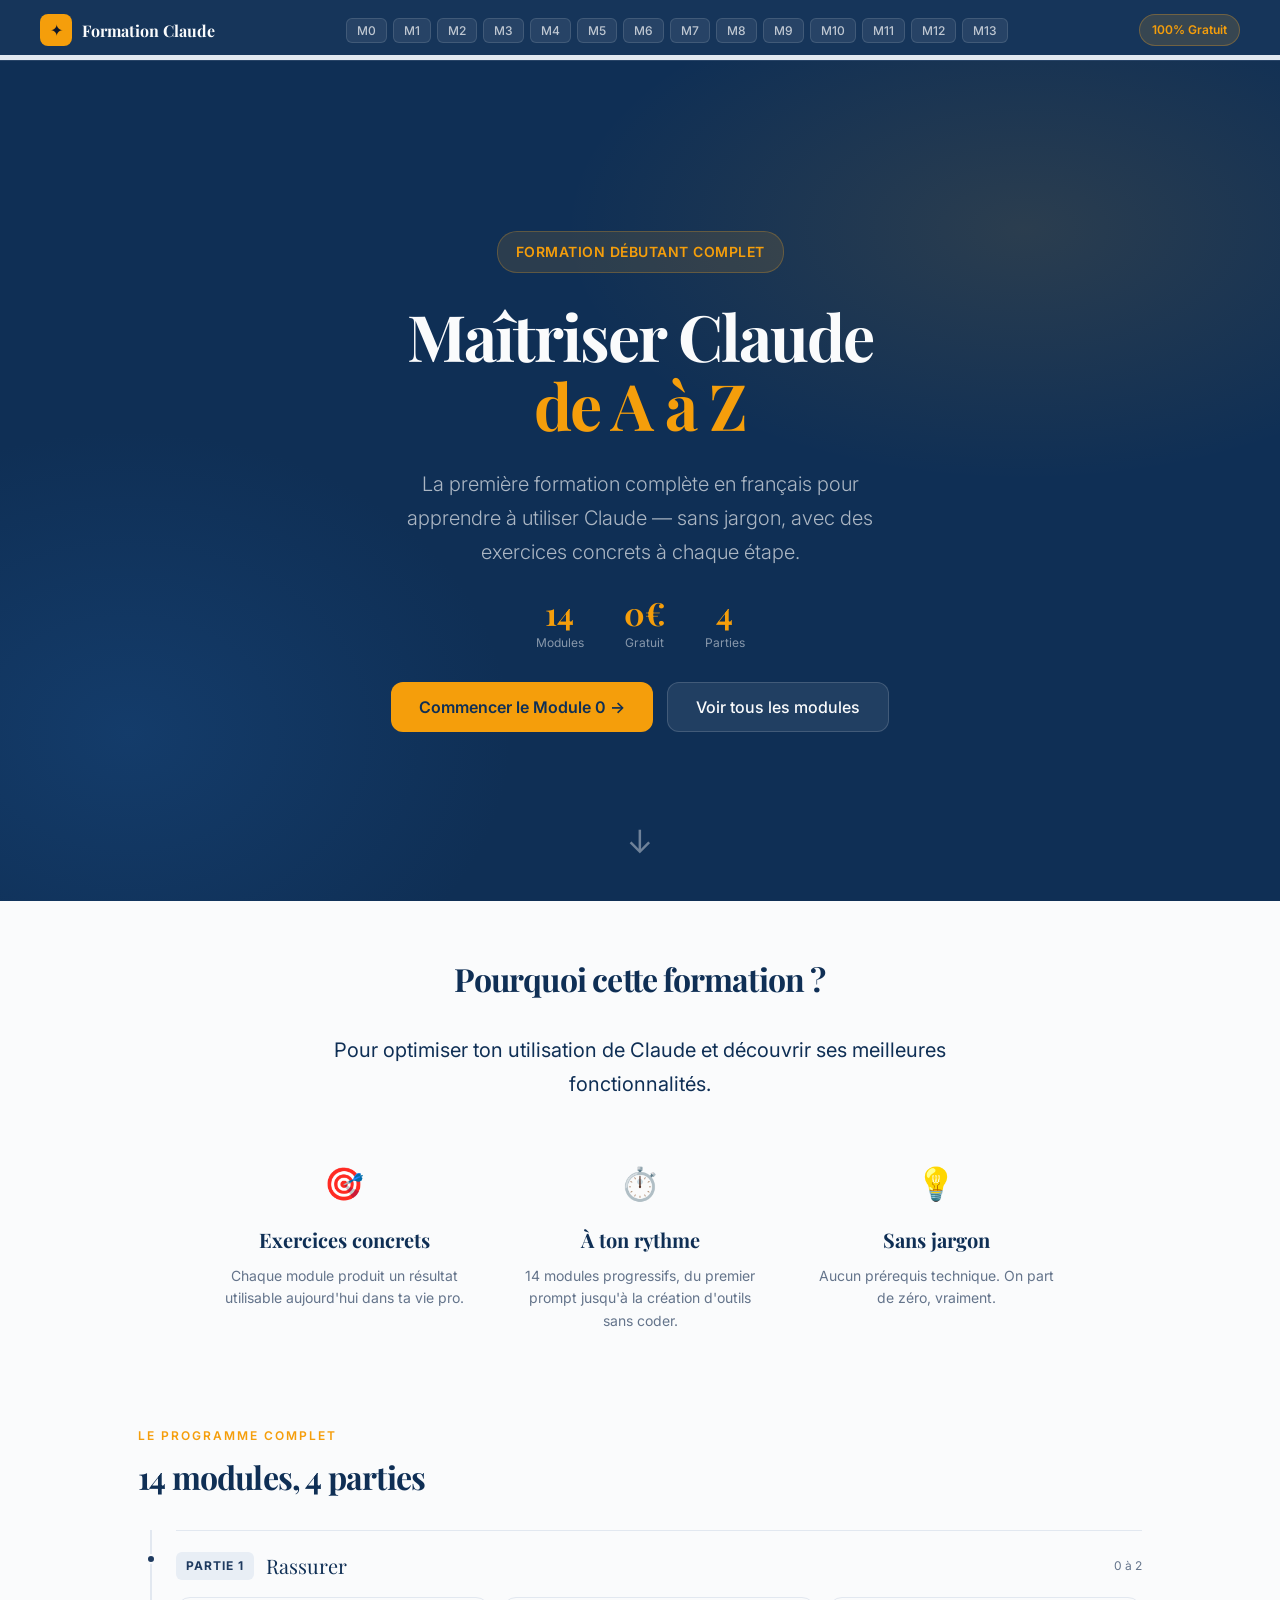
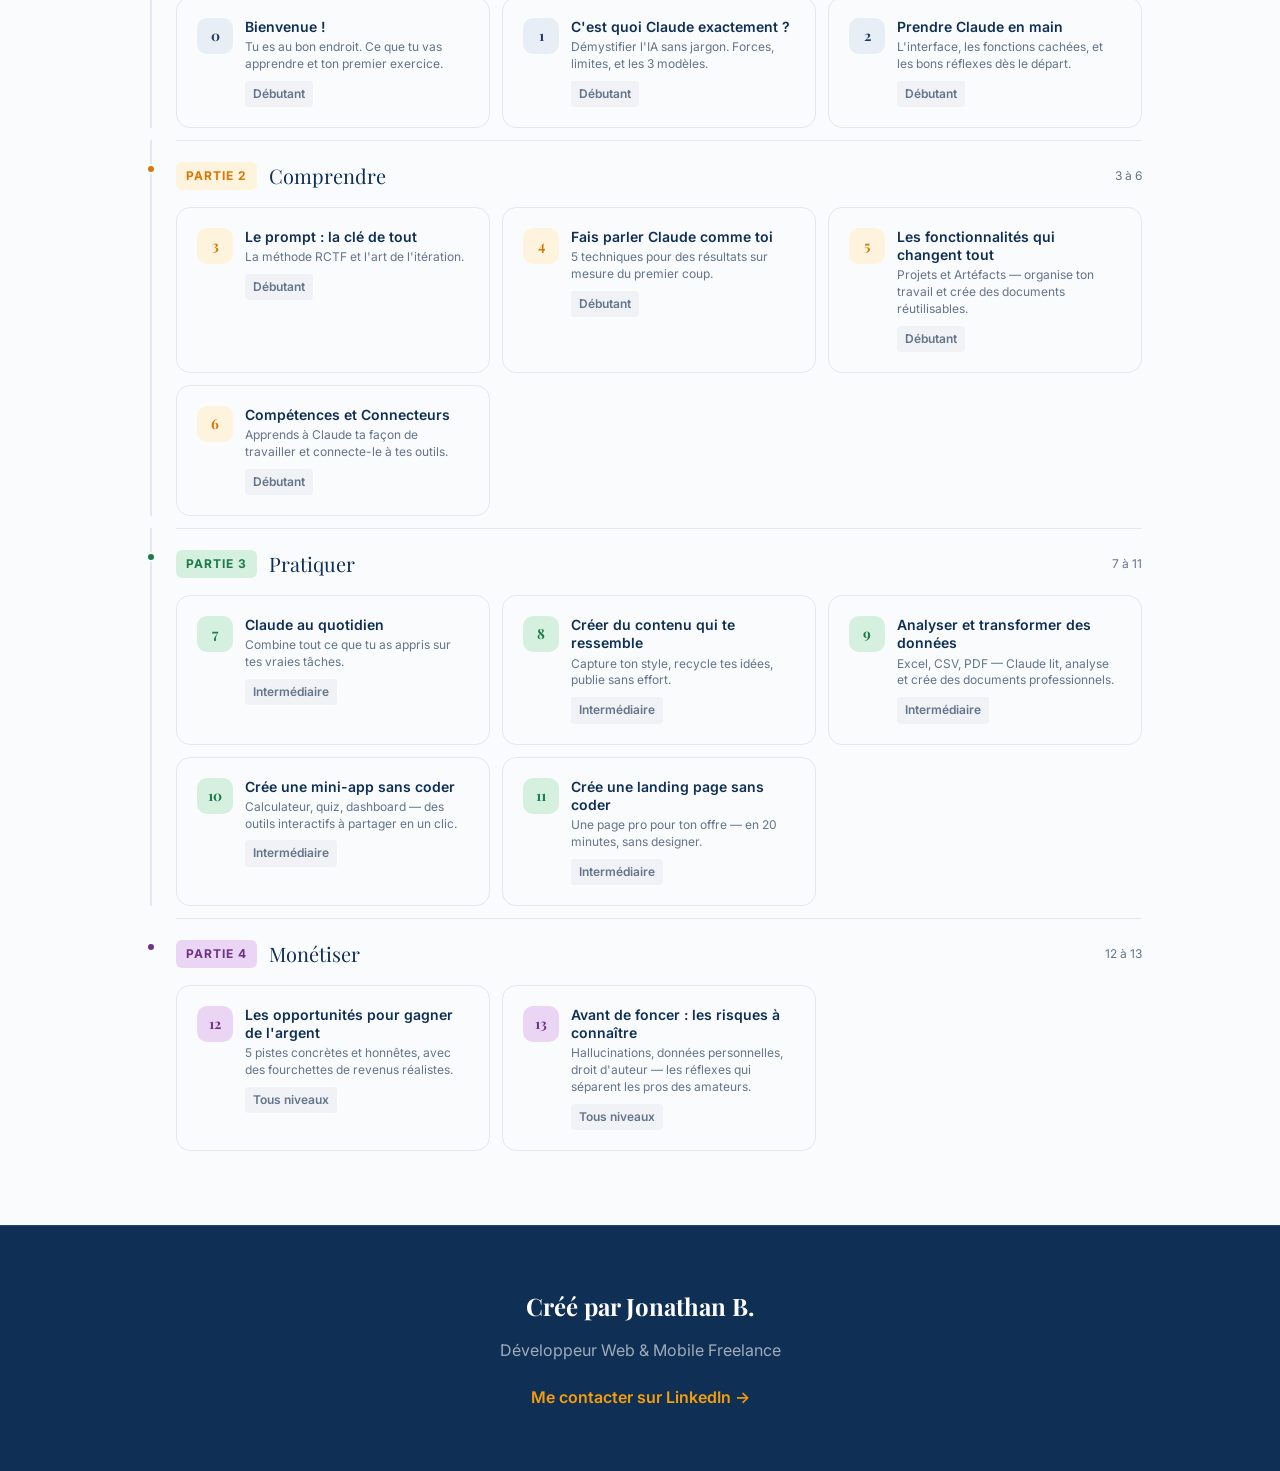
==== commit be100293: "Refonte design complète — Option B bleu éditorial raffiné - Palette : bleu plus profond (#1E3A5F), o" ====
--- a/index.html
+++ b/index.html
@@ -4,21 +4,30 @@
 <meta charset="UTF-8">
 <meta name="viewport" content="width=device-width, initial-scale=1.0">
 <title>Maîtriser Claude de A à Z — Formation Gratuite</title>
-<link href="https://fonts.googleapis.com/css2?family=Playfair+Display:wght@700;900&family=DM+Sans:wght@300;400;500;600&display=swap" rel="stylesheet">
+<link rel="preconnect" href="https://fonts.googleapis.com">
+<link rel="preconnect" href="https://fonts.gstatic.com" crossorigin>
+<link href="https://fonts.googleapis.com/css2?family=Inter:wght@300;400;500;600;700&family=Playfair+Display:wght@700;900&display=swap" rel="stylesheet">
 <link rel="icon" type="image/svg+xml" href="favicon.svg">
 <link rel="stylesheet" href="css/style.css">
 </head>
 <body>
 
-<nav class="site-nav">
-  <div class="nav-logo" onclick="showHome()">
+<a class="skip-link" href="#page-home">Aller au contenu</a>
+
+<nav class="site-nav" role="navigation" aria-label="Navigation principale">
+  <div class="nav-logo" onclick="showHome()" role="button" tabindex="0" aria-label="Retour à l'accueil">
     <div class="nav-logo-icon">✦</div>
     <span class="nav-logo-text">Formation Claude</span>
   </div>
+  <button class="burger-btn" id="burgerBtn" aria-label="Menu" aria-expanded="false">
+    <span class="burger-line"></span>
+    <span class="burger-line"></span>
+    <span class="burger-line"></span>
+  </button>
   <div class="nav-links" id="navLinks"></div>
   <span class="nav-badge">100% Gratuit</span>
+  <div class="progress-bar"><div class="progress-fill" id="progressFill" style="width:0%"></div></div>
 </nav>
-<div class="progress-bar"><div class="progress-fill" id="progressFill" style="width:0%"></div></div>
 
 <!-- HOME -->
 <div class="page active" id="page-home">
@@ -37,10 +46,30 @@
         <button class="btn-secondary" onclick="document.getElementById('idx').scrollIntoView({behavior:'smooth'})">Voir tous les modules</button>
       </div>
     </div>
+    <div class="hero-scroll" aria-hidden="true">
+      <span class="hero-scroll-chevron">&#8595;</span>
+    </div>
   </section>
   <section class="formation-intro">
     <h2 class="section-title">Pourquoi cette formation ?</h2>
-    <p class="formation-intro-text">Pour optimiser ton utilisation de Claude et découvrir ses meilleures fonctionnalités. Du premier prompt jusqu'à la création d'outils sans coder — avec des exercices concrets à chaque étape, à ton rythme.</p>
+    <p class="formation-intro-text">Pour optimiser ton utilisation de Claude et découvrir ses meilleures fonctionnalités.</p>
+    <div class="intro-grid">
+      <div class="intro-card">
+        <span class="intro-icon">🎯</span>
+        <h3 class="intro-card-title">Exercices concrets</h3>
+        <p class="intro-card-text">Chaque module produit un résultat utilisable aujourd'hui dans ta vie pro.</p>
+      </div>
+      <div class="intro-card">
+        <span class="intro-icon">⏱️</span>
+        <h3 class="intro-card-title">À ton rythme</h3>
+        <p class="intro-card-text">14 modules progressifs, du premier prompt jusqu'à la création d'outils sans coder.</p>
+      </div>
+      <div class="intro-card">
+        <span class="intro-icon">💡</span>
+        <h3 class="intro-card-title">Sans jargon</h3>
+        <p class="intro-card-text">Aucun prérequis technique. On part de zéro, vraiment.</p>
+      </div>
+    </div>
   </section>
   <div class="modules-index" id="idx">
     <p class="section-label">Le programme complet</p>
--- a/css/style.css
+++ b/css/style.css
@@ -1,18 +1,24 @@
 :root {
-  --bleu:#1B4F8A;
+  --bleu:#1E3A5F;
   --bleu-clair:#D6E4F0;
   --bleu-sombre:#0F2F55;
-  --orange:#F5A623;
+  --orange:#F59E0B;
   --orange-clair:#FEF3DC;
-  --gris:#2D2D2D;
+  --gris:#0F172A;
   --gris-clair:#F5F5F3;
-  --blanc:#FFFFFF;
+  --blanc:#FAFBFC;
   --vert:#1A7A4A;
   --vert-clair:#D6F0E0;
   --violet:#6C3483;
   --violet-clair:#EBD5F5;
   --rouge:#C0392B;
   --rouge-clair:#FDECEA;
+  --text-muted:#64748B;
+  --border:#E2E8F0;
+  --surface-alt:#F0F2F5;
+  --orange-dark:#D97706;
+  --transition-speed:200ms;
+  --transition-fn:ease;
 }
 
 *,*::before,*::after {
@@ -26,10 +32,11 @@
 }
 
 body {
-  font-family:'DM Sans',sans-serif;
+  font-family:'Inter',sans-serif;
+  font-size:16px;
   color:var(--gris);
   background:var(--blanc);
-  line-height:1.65;
+  line-height:1.7;
 }
 
 .page {
@@ -97,8 +104,8 @@
   padding:4px 10px;
   border-radius:6px;
   cursor:pointer;
-  transition:all 0.15s;
-  font-family:'DM Sans',sans-serif;
+  transition:all var(--transition-speed) var(--transition-fn);
+  font-family:'Inter',sans-serif;
 }
 
 .nav-module-btn:hover {
@@ -125,17 +132,18 @@
 }
 
 .progress-bar {
-  background:#F0F0F0;
-  height:3px;
-  position:sticky;
-  top:60px;
-  z-index:99;
+  background:var(--border);
+  height:5px;
+  width:100%;
+  position:absolute;
+  bottom:0;
+  left:0;
 }
 
 .progress-fill {
-  height:3px;
+  height:5px;
   background:var(--orange);
-  transition:width 0.3s ease;
+  transition:width var(--transition-speed) var(--transition-fn);
 }
 
 .hero {
@@ -174,7 +182,7 @@
   background:rgba(245,166,35,0.12);
   border:1px solid rgba(245,166,35,0.25);
   color:var(--orange);
-  font-size:13px;
+  font-size:14px;
   font-weight:600;
   padding:8px 18px;
   border-radius:20px;
@@ -184,7 +192,7 @@
 
 .hero-title {
   font-family:'Playfair Display',serif;
-  font-size:clamp(40px,6vw,76px);
+  font-size:clamp(32px,6vw,64px);
   color:var(--blanc);
   line-height:1.08;
   letter-spacing:-2px;
@@ -197,7 +205,7 @@
 }
 
 .hero-subtitle {
-  font-size:17px;
+  font-size:20px;
   color:rgba(255,255,255,0.65);
   max-width:520px;
   font-weight:300;
@@ -220,7 +228,7 @@
 
 .stat-number {
   font-family:'Playfair Display',serif;
-  font-size:34px;
+  font-size:32px;
   color:var(--orange);
   font-weight:700;
   line-height:1;
@@ -242,17 +250,17 @@
   background:var(--orange);
   color:var(--bleu-sombre);
   font-weight:600;
-  font-size:15px;
+  font-size:16px;
   padding:14px 28px;
   border-radius:12px;
   border:none;
   cursor:pointer;
-  transition:all 0.2s;
-  font-family:'DM Sans',sans-serif;
+  transition:all var(--transition-speed) var(--transition-fn);
+  font-family:'Inter',sans-serif;
 }
 
 .btn-primary:hover {
-  background:#e8961f;
+  background:var(--orange-dark);
   transform:translateY(-1px);
   box-shadow:0 8px 24px rgba(245,166,35,0.35);
 }
@@ -261,29 +269,30 @@
   background:rgba(255,255,255,0.08);
   color:var(--blanc);
   font-weight:500;
-  font-size:15px;
+  font-size:16px;
   padding:14px 28px;
   border-radius:12px;
   border:1px solid rgba(255,255,255,0.15);
   cursor:pointer;
-  transition:all 0.2s;
-  font-family:'DM Sans',sans-serif;
+  transition:all var(--transition-speed) var(--transition-fn);
+  font-family:'Inter',sans-serif;
 }
 
 .btn-secondary:hover {
   background:rgba(255,255,255,0.14);
+  transform:scale(1.02);
 }
 
 .formation-intro {
   text-align:center;
   padding:60px 48px 0;
-  max-width:700px;
+  max-width:960px;
   margin:0 auto;
 }
 
 .formation-intro-text {
-  font-family:'DM Sans', sans-serif;
-  font-size:17px;
+  font-family:'Inter', sans-serif;
+  font-size:20px;
   color:var(--bleu-sombre);
   line-height:1.7;
   max-width:640px;
@@ -307,7 +316,7 @@
 
 .section-title {
   font-family:'Playfair Display',serif;
-  font-size:clamp(26px,3vw,42px);
+  font-size:clamp(24px,3vw,32px);
   color:var(--bleu-sombre);
   line-height:1.1;
   letter-spacing:-0.8px;
@@ -319,12 +328,12 @@
   align-items:center;
   gap:12px;
   padding:18px 0 14px;
-  border-top:1px solid #E8E8E8;
+  border-top:1px solid var(--border);
   margin-top:12px;
 }
 
 .partie-badge {
-  font-size:11px;
+  font-size:12px;
   font-weight:700;
   letter-spacing:1px;
   text-transform:uppercase;
@@ -335,14 +344,37 @@
 
 .partie-titre {
   font-family:'Playfair Display',serif;
-  font-size:19px;
+  font-size:20px;
   color:var(--bleu-sombre);
 }
 
 .partie-nb {
   font-size:12px;
-  color:#999;
+  color:var(--text-muted);
   margin-left:auto;
+}
+
+.partie-group {
+  position:relative;
+  padding-left:24px;
+  margin-left:12px;
+  border-left:2px solid var(--border);
+}
+
+.partie-group::before {
+  content:'';
+  position:absolute;
+  left:-6px;
+  top:24px;
+  width:10px;
+  height:10px;
+  border-radius:50%;
+  background:var(--partie-color,var(--bleu));
+  border:2px solid var(--blanc);
+}
+
+.partie-group:last-child {
+  border-left-color:transparent;
 }
 
 .modules-grid {
@@ -354,13 +386,13 @@
 
 .module-card {
   background:var(--blanc);
-  border:1px solid #E8E8E8;
+  border:1px solid var(--border);
   border-radius:14px;
   padding:20px;
   display:flex;
   gap:12px;
   align-items:flex-start;
-  transition:all 0.2s;
+  transition:all var(--transition-speed) var(--transition-fn);
   cursor:pointer;
 }
 
@@ -378,7 +410,7 @@
 .module-card.locked:hover {
   transform:none;
   box-shadow:none;
-  border-color:#E8E8E8;
+  border-color:var(--border);
 }
 
 .module-num {
@@ -404,7 +436,7 @@
 
 .module-subtitle {
   font-size:12px;
-  color:#888;
+  color:var(--text-muted);
   line-height:1.4;
 }
 
@@ -417,16 +449,76 @@
 }
 
 .meta-tag {
-  font-size:10px;
+  font-size:12px;
   font-weight:600;
   padding:3px 8px;
   border-radius:4px;
+}
+
+.meta-tag-niv {
+  background:var(--surface-alt);
+  color:var(--text-muted);
+}
+
+.meta-tag-locked {
+  background:var(--orange-clair);
+  color:var(--orange-dark);
+}
+
+.module-layout {
+  display:flex;
+  max-width:1100px;
+  margin:0 auto;
+}
+
+.module-sidebar {
+  display:none;
 }
 
 .module-page {
   max-width:780px;
   margin:0 auto;
   padding:40px 32px 80px;
+  flex:1;
+  min-width:0;
+}
+
+.breadcrumb {
+  display:flex;
+  align-items:center;
+  gap:8px;
+  margin-bottom:20px;
+  font-size:14px;
+  flex-wrap:wrap;
+}
+
+.breadcrumb-link {
+  background:none;
+  border:none;
+  color:var(--bleu);
+  cursor:pointer;
+  font-size:14px;
+  font-family:'Inter',sans-serif;
+  padding:0;
+  text-decoration:underline;
+  text-underline-offset:2px;
+}
+
+.breadcrumb-link:hover {
+  color:var(--bleu-sombre);
+}
+
+.breadcrumb-sep {
+  color:var(--text-muted);
+}
+
+.breadcrumb-item {
+  color:var(--text-muted);
+}
+
+.breadcrumb-current {
+  color:var(--gris);
+  font-weight:600;
 }
 
 .module-hero {
@@ -451,7 +543,7 @@
 }
 
 .module-partie {
-  font-size:11px;
+  font-size:12px;
   font-weight:700;
   letter-spacing:2px;
   text-transform:uppercase;
@@ -461,7 +553,7 @@
 
 .module-num-big {
   font-size:12px;
-  color:rgba(255,255,255,0.35);
+  color:rgba(255,255,255,0.5);
   margin-bottom:5px;
   font-weight:700;
   letter-spacing:1px;
@@ -469,7 +561,7 @@
 
 .module-hero-title {
   font-family:'Playfair Display',serif;
-  font-size:clamp(24px,4vw,38px);
+  font-size:clamp(24px,4vw,32px);
   color:var(--blanc);
   line-height:1.15;
   letter-spacing:-0.6px;
@@ -477,7 +569,7 @@
 }
 
 .module-hero-desc {
-  font-size:15px;
+  font-size:16px;
   color:rgba(255,255,255,0.6);
   line-height:1.6;
   font-weight:300;
@@ -507,19 +599,19 @@
   align-items:center;
   gap:8px;
   background:var(--gris-clair);
-  border:1px solid #E8E8E8;
+  border:1px solid var(--border);
   border-radius:10px;
   padding:10px 18px;
   cursor:pointer;
-  font-size:13px;
+  font-size:14px;
   color:var(--gris);
   font-weight:500;
-  transition:all 0.15s;
-  font-family:'DM Sans',sans-serif;
+  transition:all var(--transition-speed) var(--transition-fn);
+  font-family:'Inter',sans-serif;
 }
 
 .nav-btn:hover {
-  background:#ECECEC;
+  background:var(--surface-alt);
 }
 
 .nav-btn.next {
@@ -537,7 +629,7 @@
 }
 
 .block-label {
-  font-size:11px;
+  font-size:12px;
   font-weight:700;
   letter-spacing:2px;
   text-transform:uppercase;
@@ -547,15 +639,15 @@
 
 .block-title {
   font-family:'Playfair Display',serif;
-  font-size:21px;
+  font-size:24px;
   color:var(--bleu-sombre);
   margin-bottom:14px;
   line-height:1.2;
 }
 
 .block-text {
-  font-size:15px;
-  color:#444;
+  font-size:16px;
+  color:var(--gris);
   line-height:1.75;
   margin-bottom:12px;
 }
@@ -593,7 +685,7 @@
 }
 
 .encadre-title {
-  font-size:13px;
+  font-size:14px;
   font-weight:700;
   margin-bottom:10px;
 }
@@ -603,7 +695,7 @@
 }
 
 .encadre.orange .encadre-title {
-  color:#b5770a;
+  color:var(--orange-dark);
 }
 
 .encadre.vert .encadre-title {
@@ -627,13 +719,13 @@
 
 .encadre ul li {
   font-size:14px;
-  color:#444;
+  color:var(--gris);
   line-height:1.5;
 }
 
 .encadre p {
   font-size:14px;
-  color:#444;
+  color:var(--gris);
   line-height:1.6;
   margin-bottom:8px;
 }
@@ -647,14 +739,14 @@
   background:rgba(0,0,0,0.04);
   border-radius:8px;
   padding:10px;
-  font-size:13px;
+  font-size:14px;
   margin-top:8px;
   line-height:1.55;
 }
 
 .separateur {
   border:none;
-  border-top:1px solid #E8E8E8;
+  border-top:1px solid var(--border);
   margin:32px 0;
 }
 
@@ -681,7 +773,7 @@
 }
 
 .comp-title {
-  font-size:11px;
+  font-size:12px;
   font-weight:700;
   margin-bottom:8px;
   text-transform:uppercase;
@@ -697,8 +789,8 @@
 }
 
 .comp-card p {
-  font-size:13px;
-  color:#444;
+  font-size:14px;
+  color:var(--gris);
   line-height:1.5;
   font-style:italic;
 }
@@ -714,22 +806,22 @@
 .tableau th {
   background:var(--bleu);
   color:var(--blanc);
-  font-size:13px;
+  font-size:14px;
   font-weight:600;
   padding:11px 14px;
   text-align:left;
 }
 
 .tableau td {
-  font-size:13px;
+  font-size:14px;
   padding:10px 14px;
-  border-bottom:1px solid #F0F0F0;
-  color:#444;
+  border-bottom:1px solid var(--border);
+  color:var(--gris);
   line-height:1.5;
 }
 
 .tableau tr:nth-child(even) td {
-  background:#FAFAFA;
+  background:var(--blanc);
 }
 
 .tableau td:first-child {
@@ -752,7 +844,7 @@
 
 .fiche-recap-title {
   font-family:'Playfair Display',serif;
-  font-size:17px;
+  font-size:20px;
   color:var(--blanc);
 }
 
@@ -772,7 +864,7 @@
   display:flex;
   align-items:center;
   justify-content:center;
-  font-size:11px;
+  font-size:12px;
   font-weight:700;
   color:var(--bleu-sombre);
   flex-shrink:0;
@@ -792,17 +884,17 @@
 }
 
 .fiche-prompt-label {
-  font-size:11px;
+  font-size:12px;
   font-weight:700;
   letter-spacing:1.5px;
   text-transform:uppercase;
-  color:#b5770a;
+  color:var(--orange-dark);
   margin-bottom:8px;
 }
 
 .fiche-prompt-text {
-  font-size:13px;
-  color:#555;
+  font-size:14px;
+  color:var(--text-muted);
   font-style:italic;
   line-height:1.6;
 }
@@ -811,10 +903,10 @@
   background:var(--bleu);
   padding:14px 24px;
   text-align:center;
-  font-size:13px;
+  font-size:14px;
   color:rgba(255,255,255,0.8);
   cursor:pointer;
-  transition:background 0.15s;
+  transition:background var(--transition-speed) var(--transition-fn);
 }
 
 .fiche-next:hover {
@@ -837,32 +929,261 @@
 }
 
 .footer-role {
-  font-family:'DM Sans', sans-serif;
+  font-family:'Inter', sans-serif;
   font-size:16px;
   color:rgba(255,255,255,0.6);
   margin:10px 0 20px;
 }
 
 .footer-link {
-  font-family:'DM Sans', sans-serif;
+  font-family:'Inter', sans-serif;
   font-size:16px;
   color:var(--orange);
   text-decoration:none;
   font-weight:600;
-  transition:opacity 0.2s;
+  transition:opacity var(--transition-speed) var(--transition-fn);
 }
 
 .footer-link:hover {
   opacity:0.8;
 }
 
+.skip-link {
+  position:absolute;
+  top:-100%;
+  left:16px;
+  background:var(--bleu);
+  color:var(--blanc);
+  padding:8px 16px;
+  border-radius:0 0 8px 8px;
+  z-index:200;
+  font-size:14px;
+  font-weight:600;
+  text-decoration:none;
+  transition:top var(--transition-speed) var(--transition-fn);
+}
+
+.skip-link:focus {
+  top:0;
+}
+
+:focus-visible {
+  outline:3px solid var(--bleu);
+  outline-offset:2px;
+}
+
+button:focus-visible,
+.nav-btn:focus-visible,
+.module-card:focus-visible,
+.fiche-next:focus-visible {
+  outline:3px solid var(--bleu);
+  outline-offset:2px;
+  box-shadow:0 0 0 6px rgba(30,58,95,0.15);
+}
+
+/* Scroll reveal */
+.reveal {
+  opacity:0;
+  transform:translateY(20px);
+  transition:opacity 0.6s ease,transform 0.6s ease;
+}
+
+.reveal.visible {
+  opacity:1;
+  transform:translateY(0);
+}
+
+/* Burger menu */
+.burger-btn {
+  display:none;
+  flex-direction:column;
+  gap:4px;
+  background:none;
+  border:none;
+  cursor:pointer;
+  padding:8px;
+}
+
+.burger-line {
+  width:20px;
+  height:2px;
+  background:var(--blanc);
+  border-radius:2px;
+  transition:all var(--transition-speed) var(--transition-fn);
+}
+
+.burger-btn[aria-expanded="true"] .burger-line:nth-child(1) {
+  transform:rotate(45deg) translate(4px,4px);
+}
+
+.burger-btn[aria-expanded="true"] .burger-line:nth-child(2) {
+  opacity:0;
+}
+
+.burger-btn[aria-expanded="true"] .burger-line:nth-child(3) {
+  transform:rotate(-45deg) translate(4px,-4px);
+}
+
+@media(prefers-reduced-motion:reduce) {
+  *,*::before,*::after {
+    animation-duration:0.01ms !important;
+    animation-iteration-count:1 !important;
+    transition-duration:0.01ms !important;
+    scroll-behavior:auto !important;
+  }
+}
+
+/* Hero scroll indicator */
+.hero-scroll {
+  position:absolute;
+  bottom:32px;
+  left:50%;
+  transform:translateX(-50%);
+  z-index:10;
+}
+
+.hero-scroll-chevron {
+  display:block;
+  font-size:32px;
+  color:rgba(255,255,255,0.4);
+  animation:bounce-down 2s ease infinite;
+}
+
+@keyframes bounce-down {
+  0%,100% { transform:translateY(0); }
+  50% { transform:translateY(8px); }
+}
+
+/* Intro grid */
+.intro-grid {
+  display:grid;
+  grid-template-columns:repeat(3,1fr);
+  gap:24px;
+  margin-top:32px;
+}
+
+.intro-card {
+  text-align:center;
+  padding:24px 16px;
+}
+
+.intro-icon {
+  font-size:32px;
+  display:block;
+  margin-bottom:12px;
+}
+
+.intro-card-title {
+  font-family:'Playfair Display',serif;
+  font-size:20px;
+  color:var(--bleu-sombre);
+  margin-bottom:8px;
+}
+
+.intro-card-text {
+  font-size:14px;
+  color:var(--text-muted);
+  line-height:1.6;
+}
+
+/* --- Desktop (>= 1024px) --- */
+@media(min-width:1024px) {
+  .block-text,
+  .encadre p,
+  .encadre ul li,
+  .comp-card p {
+    font-size:18px;
+  }
+
+  .modules-grid {
+    grid-template-columns:repeat(3,1fr);
+  }
+
+  .module-sidebar {
+    display:block;
+    width:220px;
+    flex-shrink:0;
+    padding:120px 0 40px 24px;
+  }
+
+  .toc {
+    position:sticky;
+    top:80px;
+  }
+
+  .toc-title {
+    font-size:12px;
+    font-weight:700;
+    letter-spacing:2px;
+    text-transform:uppercase;
+    color:var(--text-muted);
+    margin-bottom:16px;
+    padding-left:12px;
+  }
+
+  .toc-link {
+    display:block;
+    font-size:14px;
+    color:var(--text-muted);
+    text-decoration:none;
+    padding:6px 12px;
+    border-left:2px solid transparent;
+    transition:all var(--transition-speed) var(--transition-fn);
+    line-height:1.4;
+    margin-bottom:2px;
+  }
+
+  .toc-link:hover {
+    color:var(--gris);
+  }
+
+  .toc-link.active {
+    color:var(--bleu);
+    border-left-color:var(--bleu);
+    font-weight:600;
+  }
+}
+
+/* --- Wide desktop (>= 1440px) --- */
+@media(min-width:1440px) {
+  .modules-index {
+    max-width:1200px;
+  }
+}
+
+/* --- Tablet (769px - 1023px) --- */
+@media(min-width:769px) and (max-width:1023px) {
+  .modules-grid {
+    grid-template-columns:repeat(2,1fr);
+  }
+}
+
+/* --- Mobile (< 768px) --- */
 @media(max-width:768px) {
   .site-nav {
     padding:10px 16px;
+    position:relative;
+  }
+
+  .burger-btn {
+    display:flex;
   }
 
   .nav-links {
     display:none;
+    position:absolute;
+    top:100%;
+    left:0;
+    right:0;
+    background:rgba(15,47,85,0.98);
+    padding:16px;
+    flex-direction:column;
+    gap:8px;
+    border-bottom:1px solid rgba(255,255,255,0.1);
+  }
+
+  .nav-links.open {
+    display:flex;
   }
 
   .modules-index {
@@ -884,4 +1205,70 @@
   .hero-stats {
     gap:24px;
   }
-}
+
+  .modules-grid {
+    grid-template-columns:1fr;
+  }
+
+  .partie-group {
+    padding-left:16px;
+    margin-left:8px;
+  }
+
+  .intro-grid {
+    grid-template-columns:1fr;
+    gap:16px;
+  }
+
+  .formation-intro {
+    padding:40px 16px 0;
+  }
+}
+
+/* --- Mobile compact (< 480px) --- */
+@media(max-width:480px) {
+  .site-nav {
+    padding:8px 12px;
+  }
+
+  .nav-badge {
+    display:none;
+  }
+
+  .hero-content {
+    padding:48px 16px;
+    gap:20px;
+  }
+
+  .hero-title {
+    letter-spacing:-1px;
+  }
+
+  .stat-number {
+    font-size:24px;
+  }
+
+  .modules-index {
+    padding:32px 12px;
+  }
+
+  .module-page {
+    padding:16px 12px 48px;
+  }
+
+  .module-hero {
+    padding:24px 16px;
+    border-radius:12px;
+  }
+
+  .hero-cta {
+    flex-direction:column;
+    width:100%;
+  }
+
+  .btn-primary,
+  .btn-secondary {
+    width:100%;
+    text-align:center;
+  }
+}
